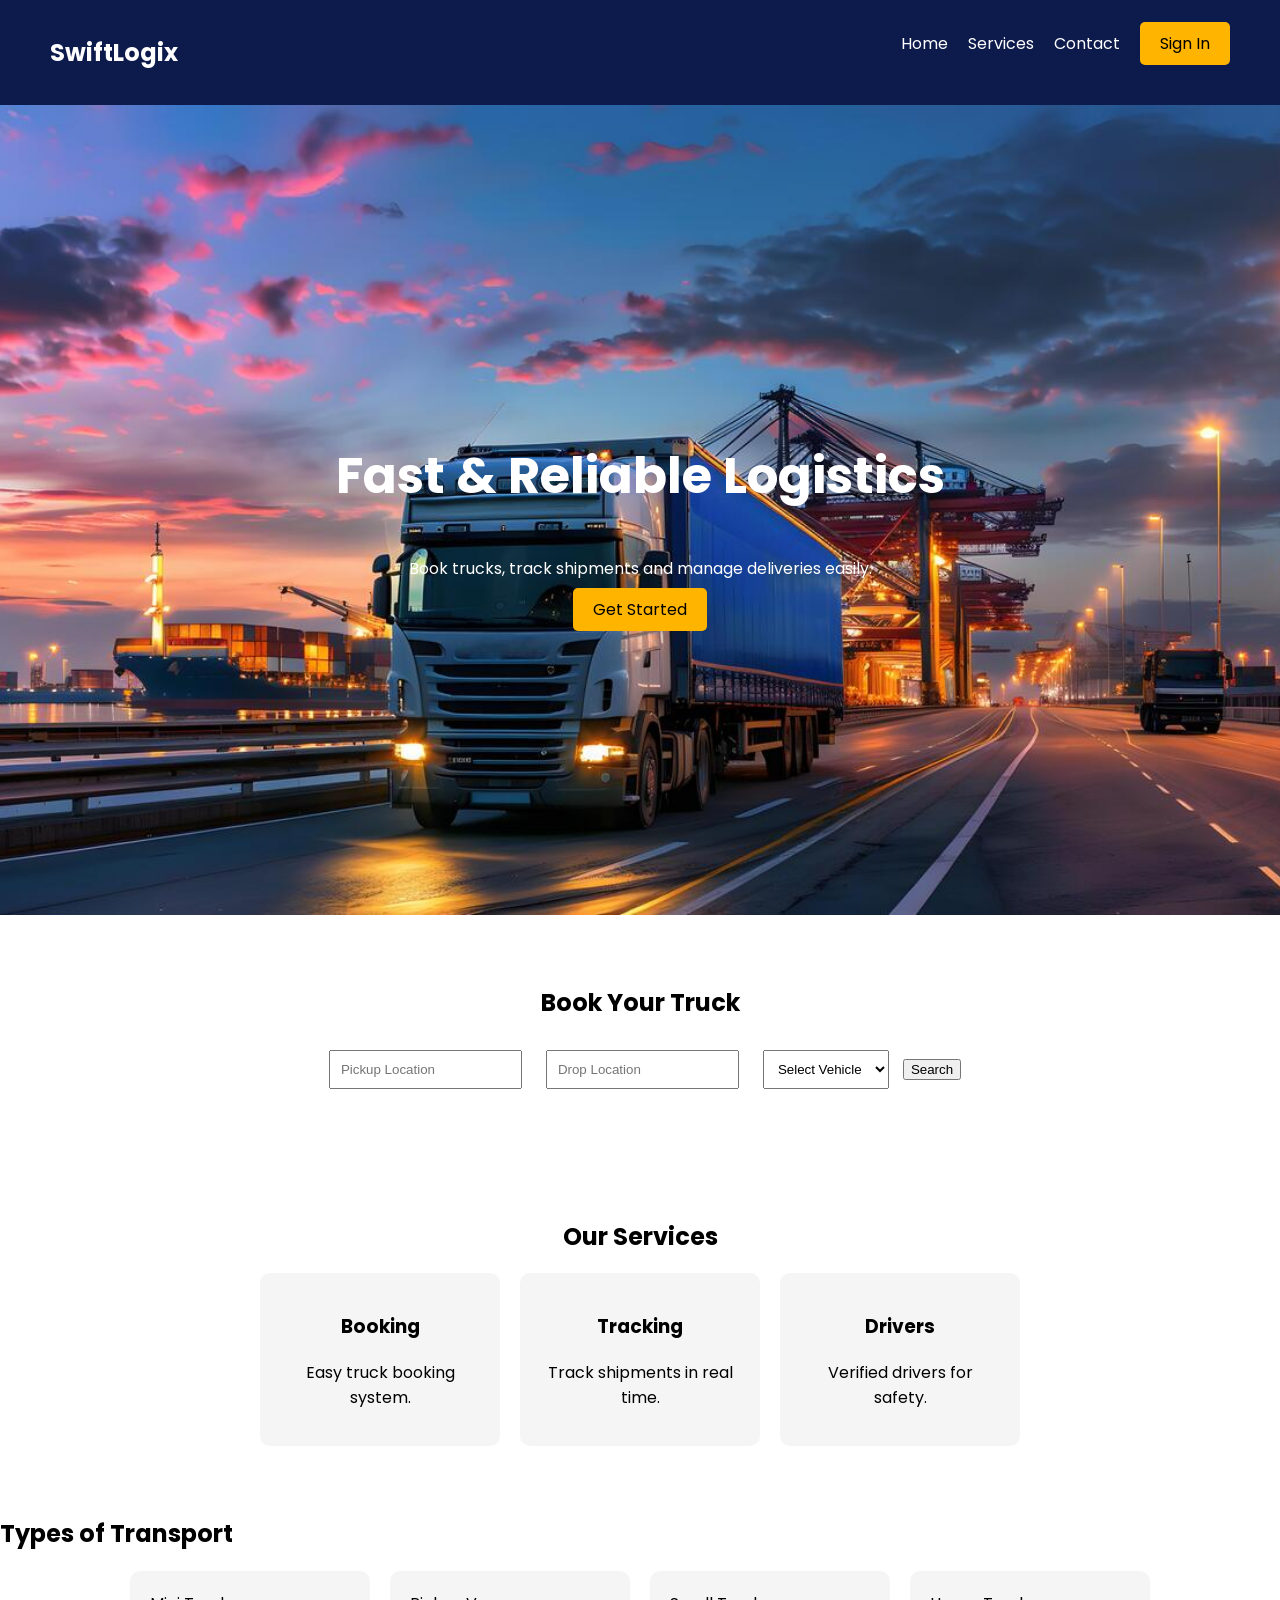
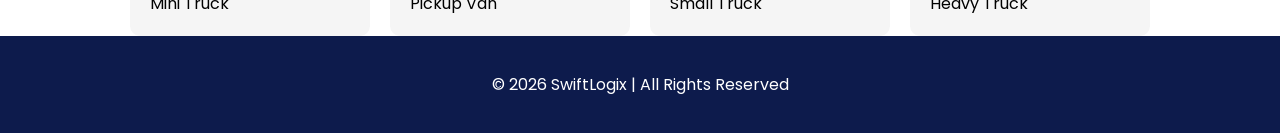
==== index.html @ 02fd5a9c "Add files via upload" ====
<!DOCTYPE html>
<html>
<head>
    <title>SwiftLogix</title>

    <!-- CSS -->
    <link rel="stylesheet" href="style.css">

    <!-- Font -->
 <link href="https://fonts.googleapis.com/css2?family=Poppins&display=swap" rel="stylesheet">
<!-- favicon-->

<link rel="icon" href="images/favicon.ico">
</head>

<body>

<!-- NAVBAR -->
<nav>
    <h2 class="logo">SwiftLogix</h2>

    <ul id="menu">
        <li><a href="index.html">Home</a></li>
        <li><a href="Services.html">Services</a></li>
        <li><a href="Contact.html">Contact</a></li>
        <li><a href="signin.html" class="btn">Sign In</a></li>
    </ul>

    <div class="menu-icon" onclick="toggleMenu()">☰</div>
</nav>

<!-- HERO -->
<section class="hero">
    <div class="hero-text">
        <h1>Fast & Reliable Logistics</h1>
        <p>Book trucks, track shipments and manage deliveries easily.</p>
        <a href="#" class="btn">Get Started</a>
    </div>
</section>

<!-- BOOKING -->
<section class="booking">
    <h2>Book Your Truck</h2>

    <input type="text" placeholder="Pickup Location">
    <input type="text" placeholder="Drop Location">

    <select>
        <option>Select Vehicle</option>
        <option>Mini Truck</option>
        <option>Pickup Van</option>
        <option>Small Truck</option>
        <option>Heavy Truck</option>
    </select>

    <button>Search</button>
</section>

<!-- SERVICES -->
<section class="services">
    <h2>Our Services</h2>

    <div class="cards">

        <div class="card">
            <h3>Booking</h3>
            <p>Easy truck booking system.</p>
        </div>

        <div class="card">
            <h3>Tracking</h3>
            <p>Track shipments in real time.</p>
        </div>

        <div class="card">
            <h3>Drivers</h3>
            <p>Verified drivers for safety.</p>
        </div>

    </div>
</section>

<!-- TRANSPORT -->
<section class="transport">
    <h2>Types of Transport</h2>

    <div class="cards">

        <div class="card">Mini Truck</div>
        <div class="card">Pickup Van</div>
        <div class="card">Small Truck</div>
        <div class="card">Heavy Truck</div>

    </div>
</section>

<!-- FOOTER -->
<footer>
    <p>© 2026 SwiftLogix | All Rights Reserved</p>
</footer>

<script src="script.js"></script>

</body>
</html>
---- style.css ----
body{
    margin:0;
    font-family:'Poppins', sans-serif;
}

/* NAVBAR */
nav{
    display:flex;
    justify-content:space-between;
    padding:15px 50px;
    background:#0D1B4C;
    color:white;
}

ul{
    list-style:none;
    display:flex;
    gap:20px;
}

ul li a{
    color:white;
    text-decoration:none;
}

.menu-icon{
    display:none;
    cursor:pointer;
}

/* HERO */
.hero{
    height:90vh;
    background:url("images/Home.jpg") center/cover;
    display:flex;
    justify-content:center;
    align-items:center;
    color:white;
    text-align:center;
}

.hero h1{
    font-size:50px;
}

/* BUTTON */
.btn{
    background:#FFB400;
    padding:10px 20px;
    color:black;
    text-decoration:none;
    border-radius:5px;
}

/* BOOKING */
.booking{
    padding:50px;
    text-align:center;
}

.booking input,
.booking select{
    padding:10px;
    margin:10px;
}

/* SERVICES */
.services{
    padding:50px;
    text-align:center;
}

.cards{
    display:flex;
    justify-content:center;
    gap:20px;
}

.card{
    background:#f5f5f5;
    padding:20px;
    border-radius:10px;
    width:200px;
    transition:0.3s;
}

.card:hover{
    transform:translateY(-5px);
}

/* FOOTER */
footer{
    background:#0D1B4C;
    color:white;
    text-align:center;
    padding:20px;
}

/* MOBILE */
@media(max-width:768px){

    ul{
        display:none;
        flex-direction:column;
        position:absolute;
        right:0;
        top:60px;
        background:#0D1B4C;
        padding:20px;
    }

    ul.show{
        display:flex;
    }

    .menu-icon{
        display:block;
    }

    .cards{
        flex-direction:column;
        align-items:center;
    }
}
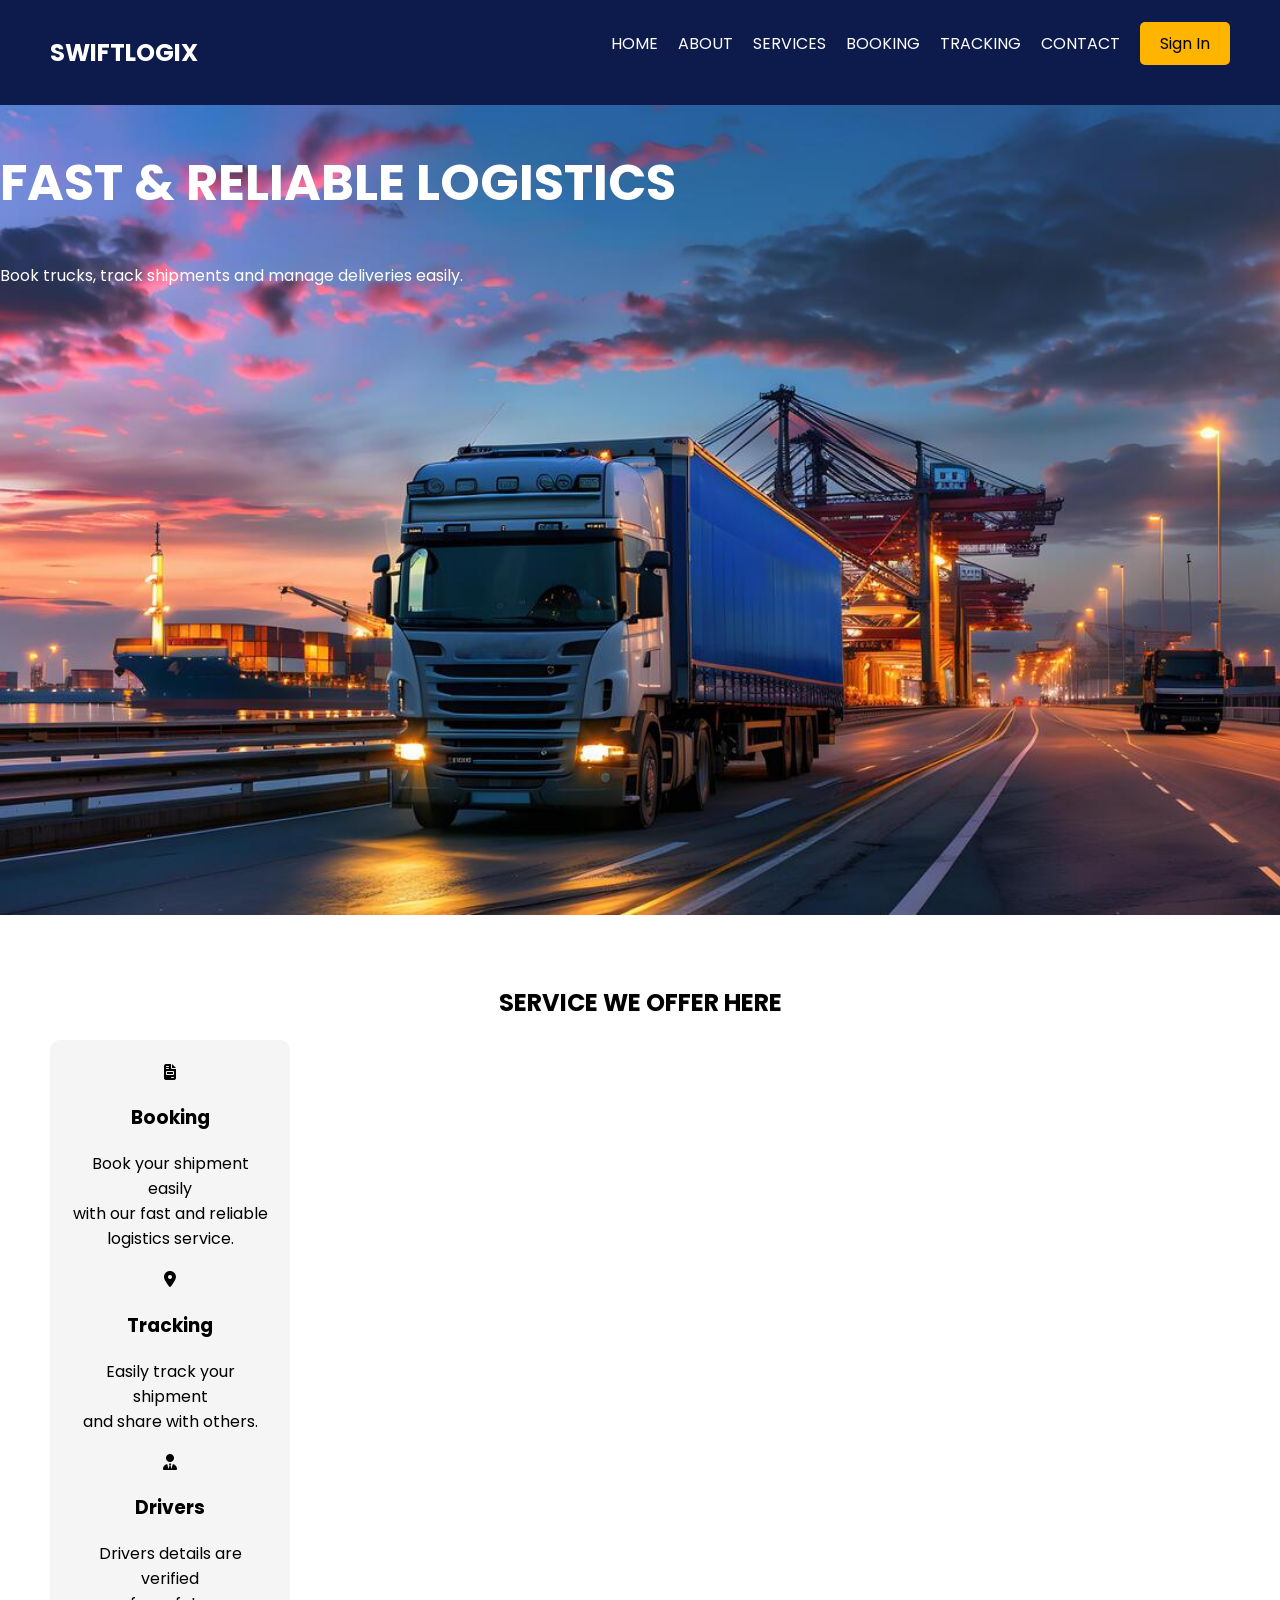
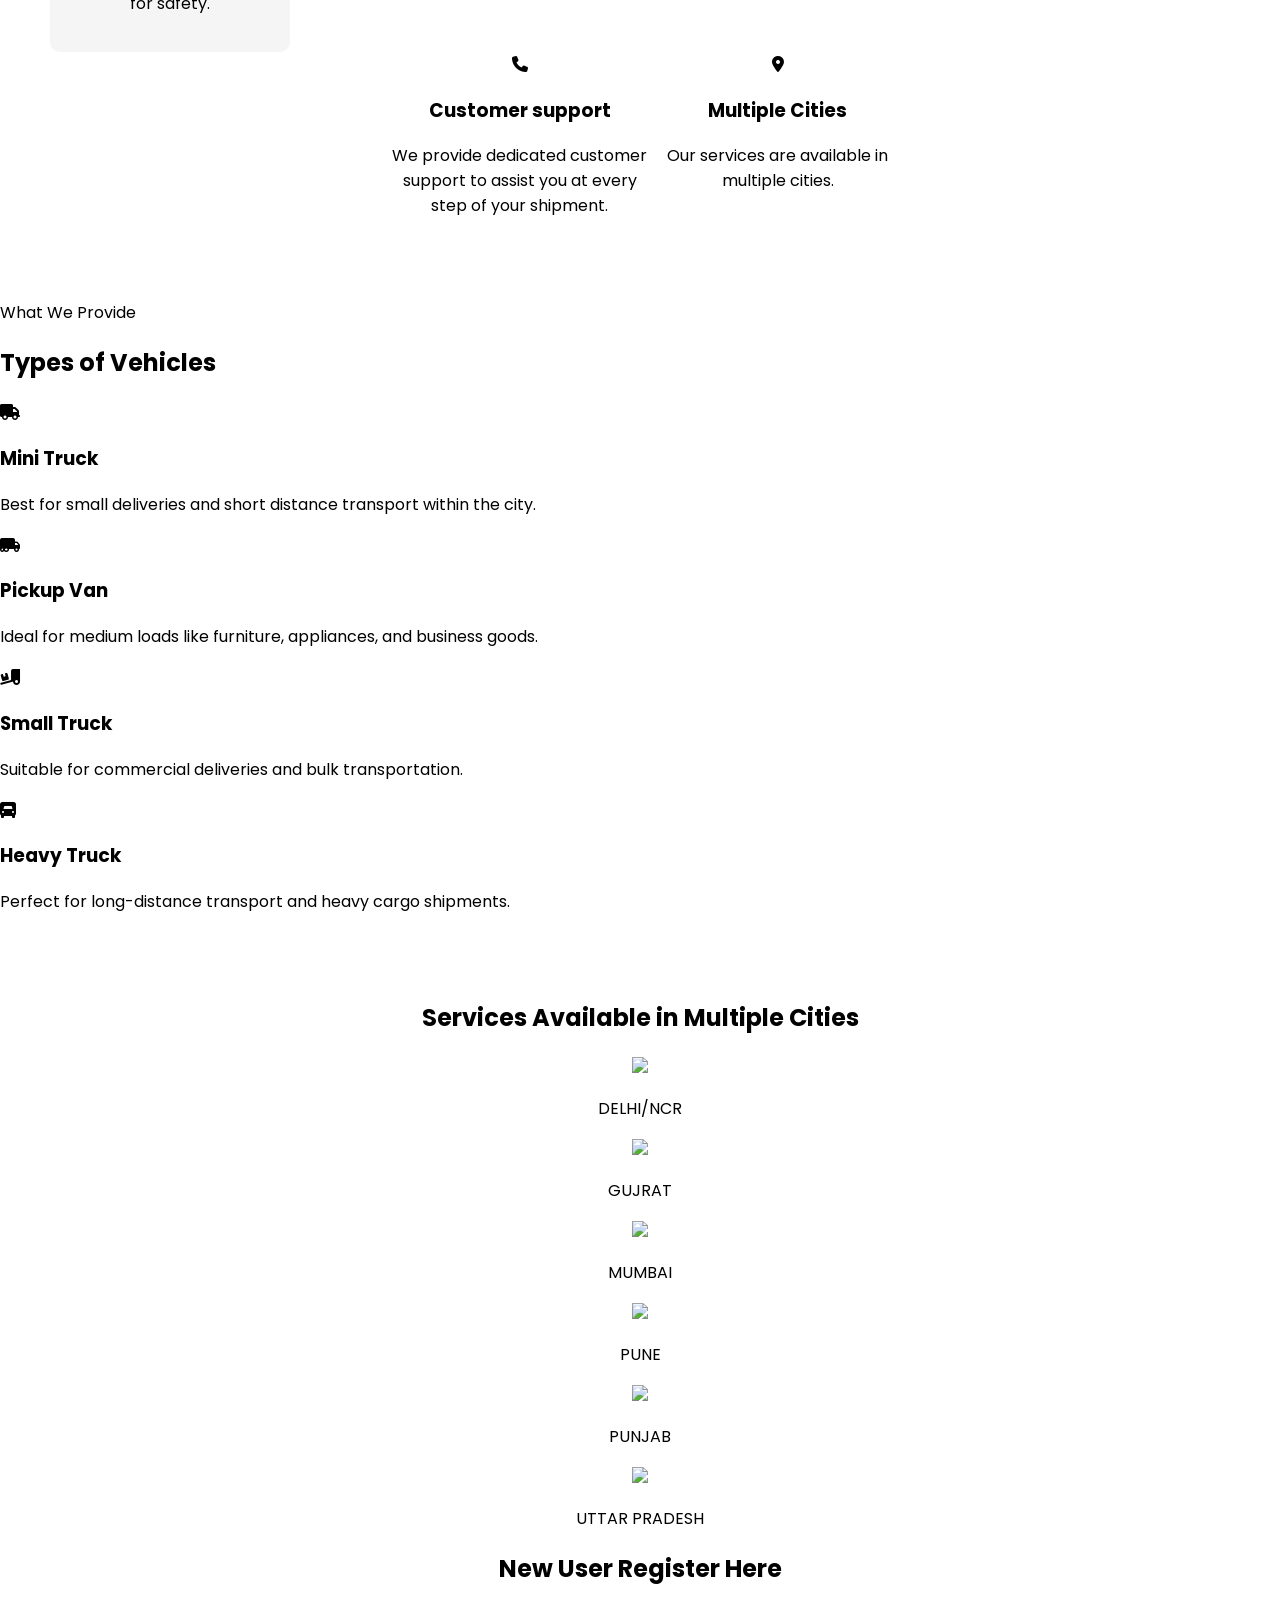
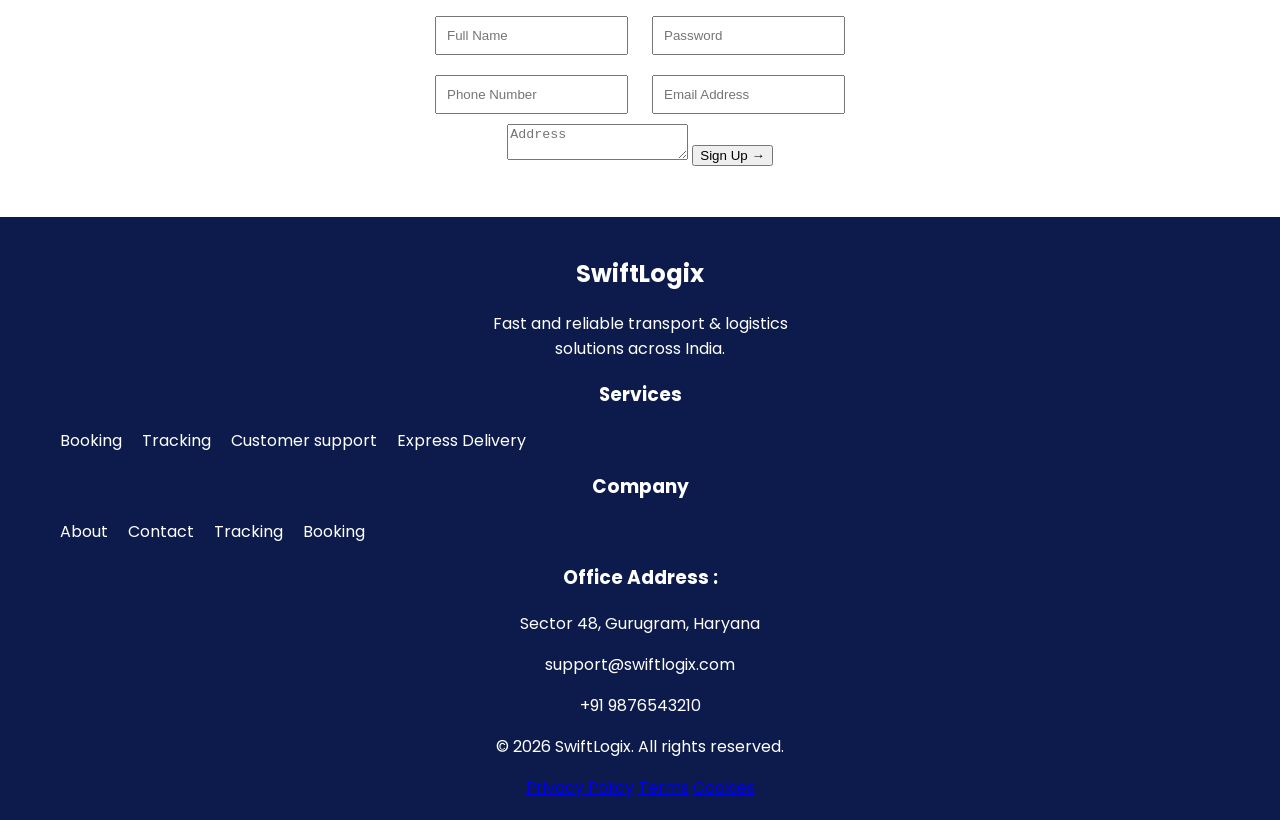
==== commit 7e1e00bb: "Add files via upload" ====
--- a/index.html
+++ b/index.html
@@ -6,6 +6,7 @@
     <!-- CSS -->
     <link rel="stylesheet" href="style.css">
 
+    <link rel="stylesheet" href="https://cdnjs.cloudflare.com/ajax/libs/font-awesome/6.5.1/css/all.min.css">
     <!-- Font -->
  <link href="https://fonts.googleapis.com/css2?family=Poppins&display=swap" rel="stylesheet">
 <!-- favicon-->
@@ -17,13 +18,16 @@
 
 <!-- NAVBAR -->
 <nav>
-    <h2 class="logo">SwiftLogix</h2>
+    <h2 class="logo">SWIFT<span class="logo1">LOGIX</span></h2>
 
     <ul id="menu">
-        <li><a href="index.html">Home</a></li>
-        <li><a href="Services.html">Services</a></li>
-        <li><a href="Contact.html">Contact</a></li>
-        <li><a href="signin.html" class="btn">Sign In</a></li>
+        <li><a href="index.html">HOME</a></li>
+        <li><a href="About.html">ABOUT</a></li>
+        <li><a href="Services.html">SERVICES</a></li>
+        <li><a href="Booking.html">BOOKING</a></li>
+        <li><a href="tracking.html">TRACKING</a></li>
+        <li><a href="Contact.html">CONTACT</a></li>
+        <li><a href="index.html" class="btn">Sign In</a></li>
     </ul>
 
     <div class="menu-icon" onclick="toggleMenu()">☰</div>
@@ -32,74 +36,206 @@
 <!-- HERO -->
 <section class="hero">
     <div class="hero-text">
-        <h1>Fast & Reliable Logistics</h1>
+        <h1>FAST & RELIABLE LOGISTICS</h1>
         <p>Book trucks, track shipments and manage deliveries easily.</p>
-        <a href="#" class="btn">Get Started</a>
-    </div>
-</section>
-
-<!-- BOOKING -->
-<section class="booking">
-    <h2>Book Your Truck</h2>
-
-    <input type="text" placeholder="Pickup Location">
-    <input type="text" placeholder="Drop Location">
-
-    <select>
-        <option>Select Vehicle</option>
-        <option>Mini Truck</option>
-        <option>Pickup Van</option>
-        <option>Small Truck</option>
-        <option>Heavy Truck</option>
-    </select>
-
-    <button>Search</button>
+    </div>
 </section>
 
 <!-- SERVICES -->
 <section class="services">
-    <h2>Our Services</h2>
-
-    <div class="cards">
-
-        <div class="card">
-            <h3>Booking</h3>
-            <p>Easy truck booking system.</p>
-        </div>
-
-        <div class="card">
-            <h3>Tracking</h3>
-            <p>Track shipments in real time.</p>
-        </div>
-
-        <div class="card">
-            <h3>Drivers</h3>
-            <p>Verified drivers for safety.</p>
-        </div>
-
-    </div>
-</section>
-
-<!-- TRANSPORT -->
+    <h1>SERVICE WE OFFER HERE</h1>
+
+<div class="card">
+      <div class="service-box">
+       <i class="fa-solid fa-file-invoice"></i>
+       <h3>Booking</h3>
+       <p>Book your shipment easily <br>with our fast and reliable<br> 
+        logistics service. </p>
+       </div>
+
+       <div class="service-box">
+       <i class="fa-solid fa-location-dot"></i>
+       <h3>Tracking</h3>
+       <p>Easily track your shipment<br> and share with others.</p>
+        </div>
+
+       <div class="service-box">
+       <i class="fa-solid fa-user-tie"></i>
+       <h3>Drivers</h3>
+       <p>Drivers details are verified <br>for safety.</p>
+       </div>
+</div>  
+<div class="cards">
+       <div class="service-box">
+       <i class="fa-solid fa-phone"></i>
+       <h3>Customer support</h3>
+       <p>We provide dedicated customer<br> support to assist you at every<br> step of your shipment.</p>
+       </div>
+
+       <div class="service-box">
+      <i class="fa-solid fa-location-dot"></i>
+       <h3>Multiple Cities</h3>
+       <p>Our services are available in<br> multiple cities.</p>
+       </div>
+</div>
+</section>
+
+<!--Vehicle -->
 <section class="transport">
-    <h2>Types of Transport</h2>
-
-    <div class="cards">
-
-        <div class="card">Mini Truck</div>
-        <div class="card">Pickup Van</div>
-        <div class="card">Small Truck</div>
-        <div class="card">Heavy Truck</div>
-
-    </div>
-</section>
-
-<!-- FOOTER -->
-<footer>
-    <p>© 2026 SwiftLogix | All Rights Reserved</p>
+<div class="overlay">
+    <p class="vehicletag">What We Provide</p>
+    <h2>Types of Vehicles</h2>
+
+    <div class="transport-grid">
+
+        <div class="item">
+            <i class="fa-solid fa-truck"></i>
+            <div>
+                <h3>Mini Truck</h3>
+                <p>Best for small deliveries and short distance transport within the city.</p>
+            </div>
+        </div>
+
+        <div class="item">
+            <i class="fa-solid fa-truck-moving"></i>
+            <div>
+                <h3>Pickup Van</h3>
+                <p>Ideal for medium loads like furniture, appliances, and business goods.</p>
+            </div>
+        </div>
+
+        <div class="item">
+            <i class="fa-solid fa-truck-ramp-box"></i>
+            <div>
+                <h3>Small Truck</h3>
+                <p>Suitable for commercial deliveries and bulk transportation.</p>
+            </div>
+        </div>
+
+        <div class="item">
+            <i class="fa-solid fa-truck-front"></i>
+            <div>
+                <h3>Heavy Truck</h3>
+                <p>Perfect for long-distance transport and heavy cargo shipments.</p>
+            </div>
+        </div>
+
+    </div>
+</div>
+</section>
+
+<!-- Booking-->
+<section class="booking">
+  <div class="Cities">
+    <h2>Services Available in Multiple Cities</h2>
+    <div class="cards1">
+        <div class="cities-box">
+            <img src="images/delhi.jpg">
+        <p>DELHI/NCR</p> </div>
+        <div class="cities-box">
+            <img src="images/Gujrat.jpg">
+        <p>GUJRAT</p></div>
+        <div class="cities-box">
+            <img src="images/Mumbai.jpg">
+        <p>MUMBAI</p></div>
+        </div>
+        <div class="cards2">
+            <div class="cities-box">
+            <img src="images/Pune.jpg">
+        <p>PUNE</p></div>
+         <div class="cities-box">
+            <img src="images/Punjab.jpg">
+        <P>PUNJAB</P></div>
+        <div class="cities-box">
+            <img src="images/U.P.jpg">
+        <P>UTTAR PRADESH</P></div>   
+    </div>
+  </div>
+  
+  
+    <div class="booking1">
+    <div class="booking2">
+    <h2>New User Register Here </h2>
+
+    <form class="booking-form" action="signup.php" method="POST">
+    
+        <div class="row">
+        <input  type="text" name="username" placeholder="Full Name" required>
+        <input type="password" name="password" placeholder="Password" required>
+      </div>
+
+     <!--- <div class="row">
+        <input type="text" name="pickup"placeholder="Pickup Location(Optional)" >
+        <input type="text" name="drop"placeholder="Drop Location(Optional)" >
+      </div>-->
+
+      <div class="row">
+        <input type="phone" name="phone" placeholder="Phone Number">
+        <input type="email" name="email" placeholder="Email Address">
+      </div>
+
+      <!--<div class="row">
+        <input  name="date" type="date">
+      </div>-->
+
+      <textarea type="text" name="address" placeholder="Address"></textarea>
+
+      <button type="submit">Sign Up →</button>
+    </form>
+    </div>
+  </div>
+</section>
+
+
+   <!-- footer section-->
+    <footer class="footer">
+<div class="footer-container">
+
+  <!-- Box 1 -->
+  <div class="footer-box">
+    <h2>SwiftLogix</h2>
+    <p>Fast and reliable transport & logistics<br> solutions across India.</p>
+  </div>
+
+  <!-- Box 2 -->
+  <div class="footer-box">
+    <h3>Services</h3>
+    <ul>
+      <li>Booking</li>
+      <li>Tracking</li>
+      <li>Customer support</li>
+      <li>Express Delivery</li>
+    </ul>
+  </div>
+
+  <!-- Box 3 -->
+  <div class="footer-box">
+    <h3>Company</h3>
+    <ul>
+      <li>About</li>
+      <li>Contact</li>
+      <li>Tracking</li>
+      <li>Booking</li>
+    </ul>
+  </div>
+
+  <!-- Box 4 -->
+  <div class="footer-box">
+    <h3>Office Address :</h3>
+    <p>Sector 48, Gurugram, Haryana</p>
+    <p>support@swiftlogix.com</p>
+    <p>+91 9876543210</p>
+  </div>
+
+   <div class="footer-bottom">
+    <p>© 2026 SwiftLogix. All rights reserved.</p>
+    <div class="footer-links">
+      <a href="#">Privacy Policy</a>
+      <a href="#">Terms</a>
+      <a href="#">Cookies</a>
+    </div></div>
+</div>
 </footer>
-
 <script src="script.js"></script>
-
 </body>
 </html>
--- a/style.css
+++ b/style.css
@@ -33,10 +33,10 @@
     height:90vh;
     background:url("images/Home.jpg") center/cover;
     display:flex;
-    justify-content:center;
-    align-items:center;
+    justify-content:;
+    align-items:;
     color:white;
-    text-align:center;
+    text-align:;
 }
 
 .hero h1{
@@ -121,4 +121,4 @@
         flex-direction:column;
         align-items:center;
     }
-}+}
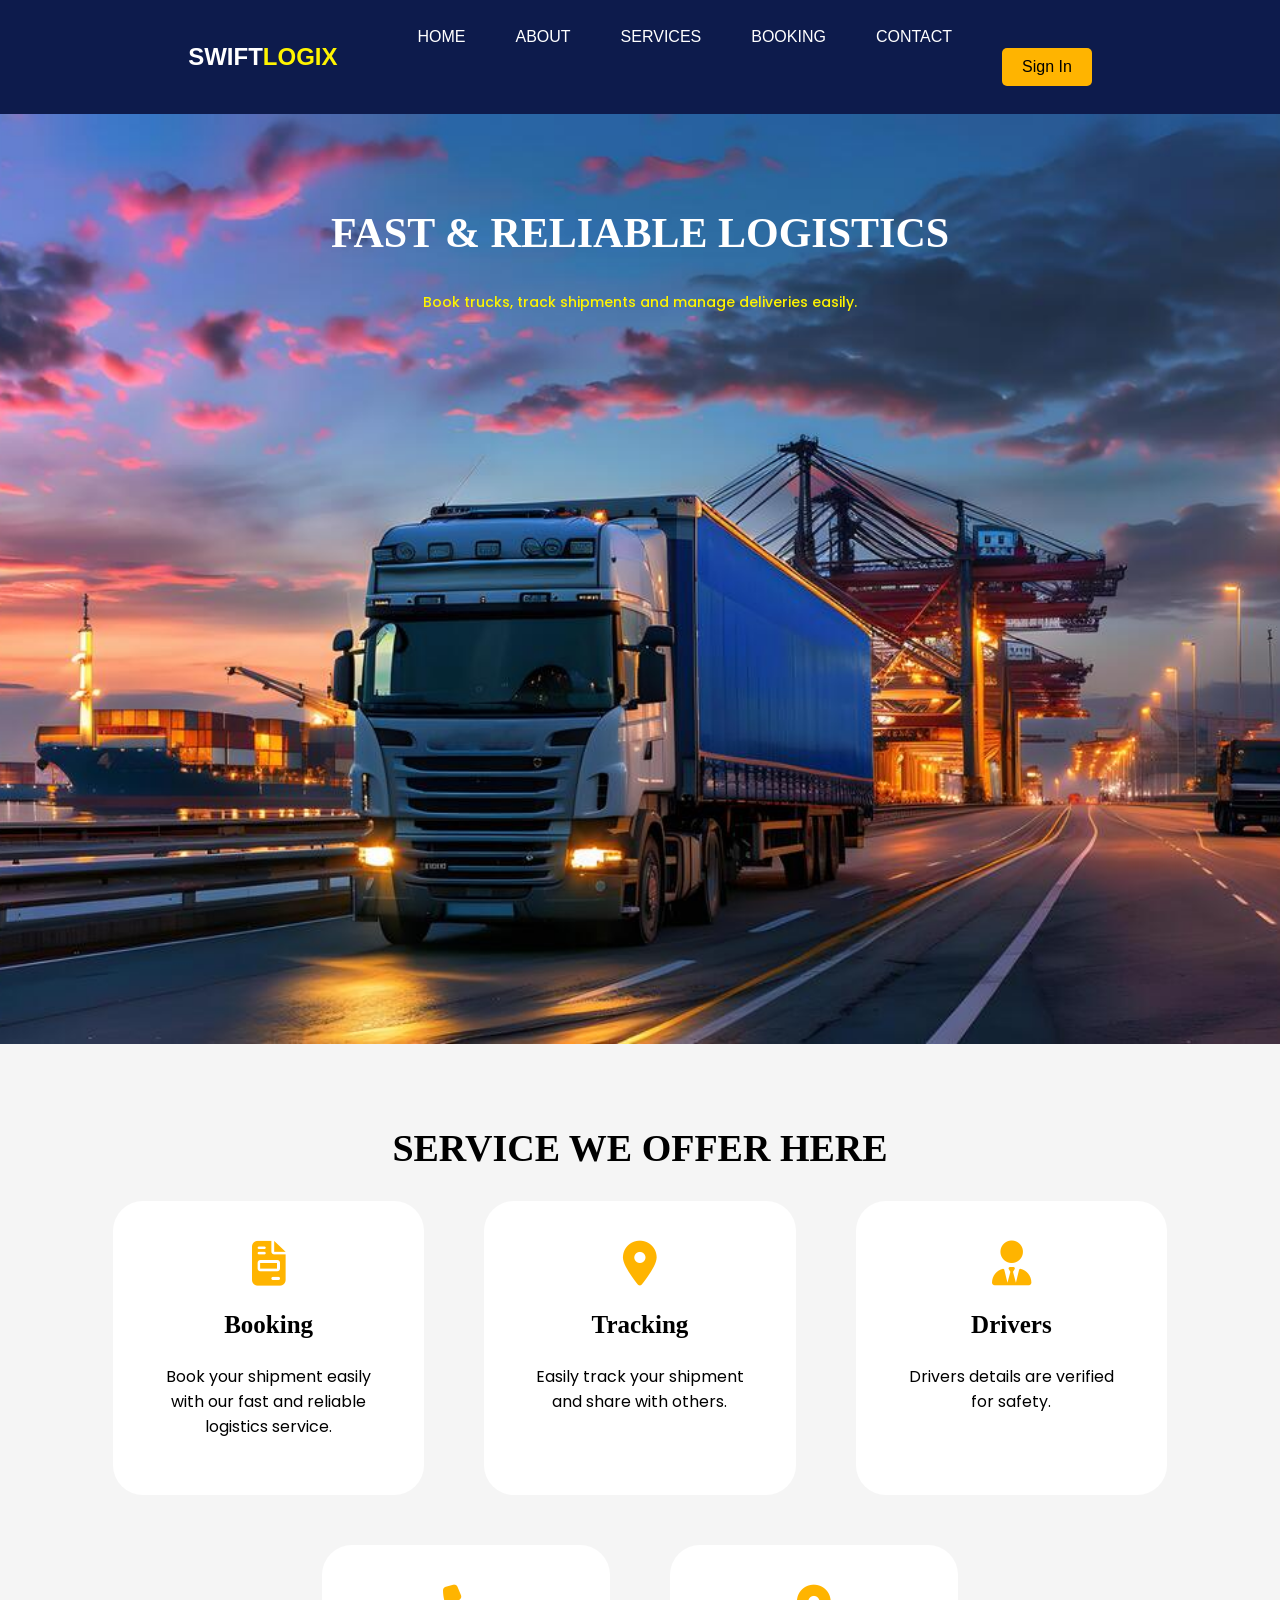
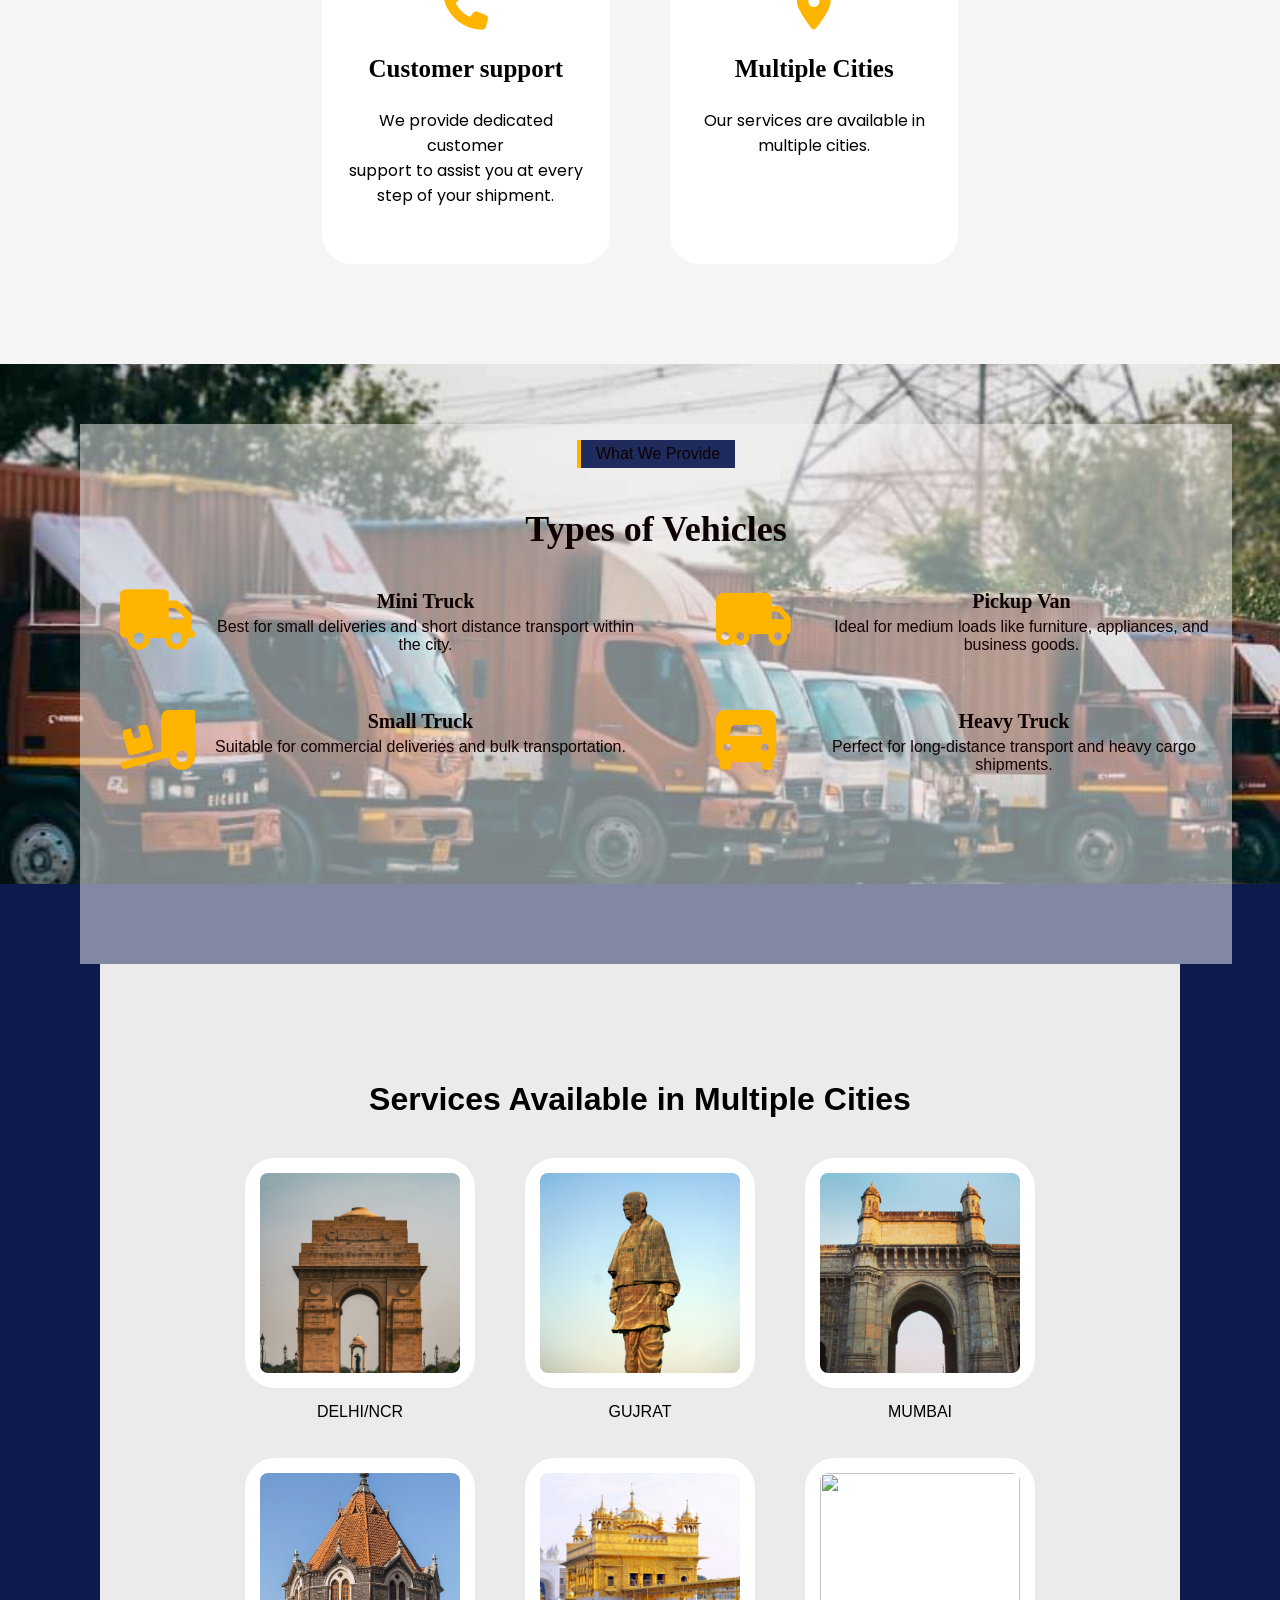
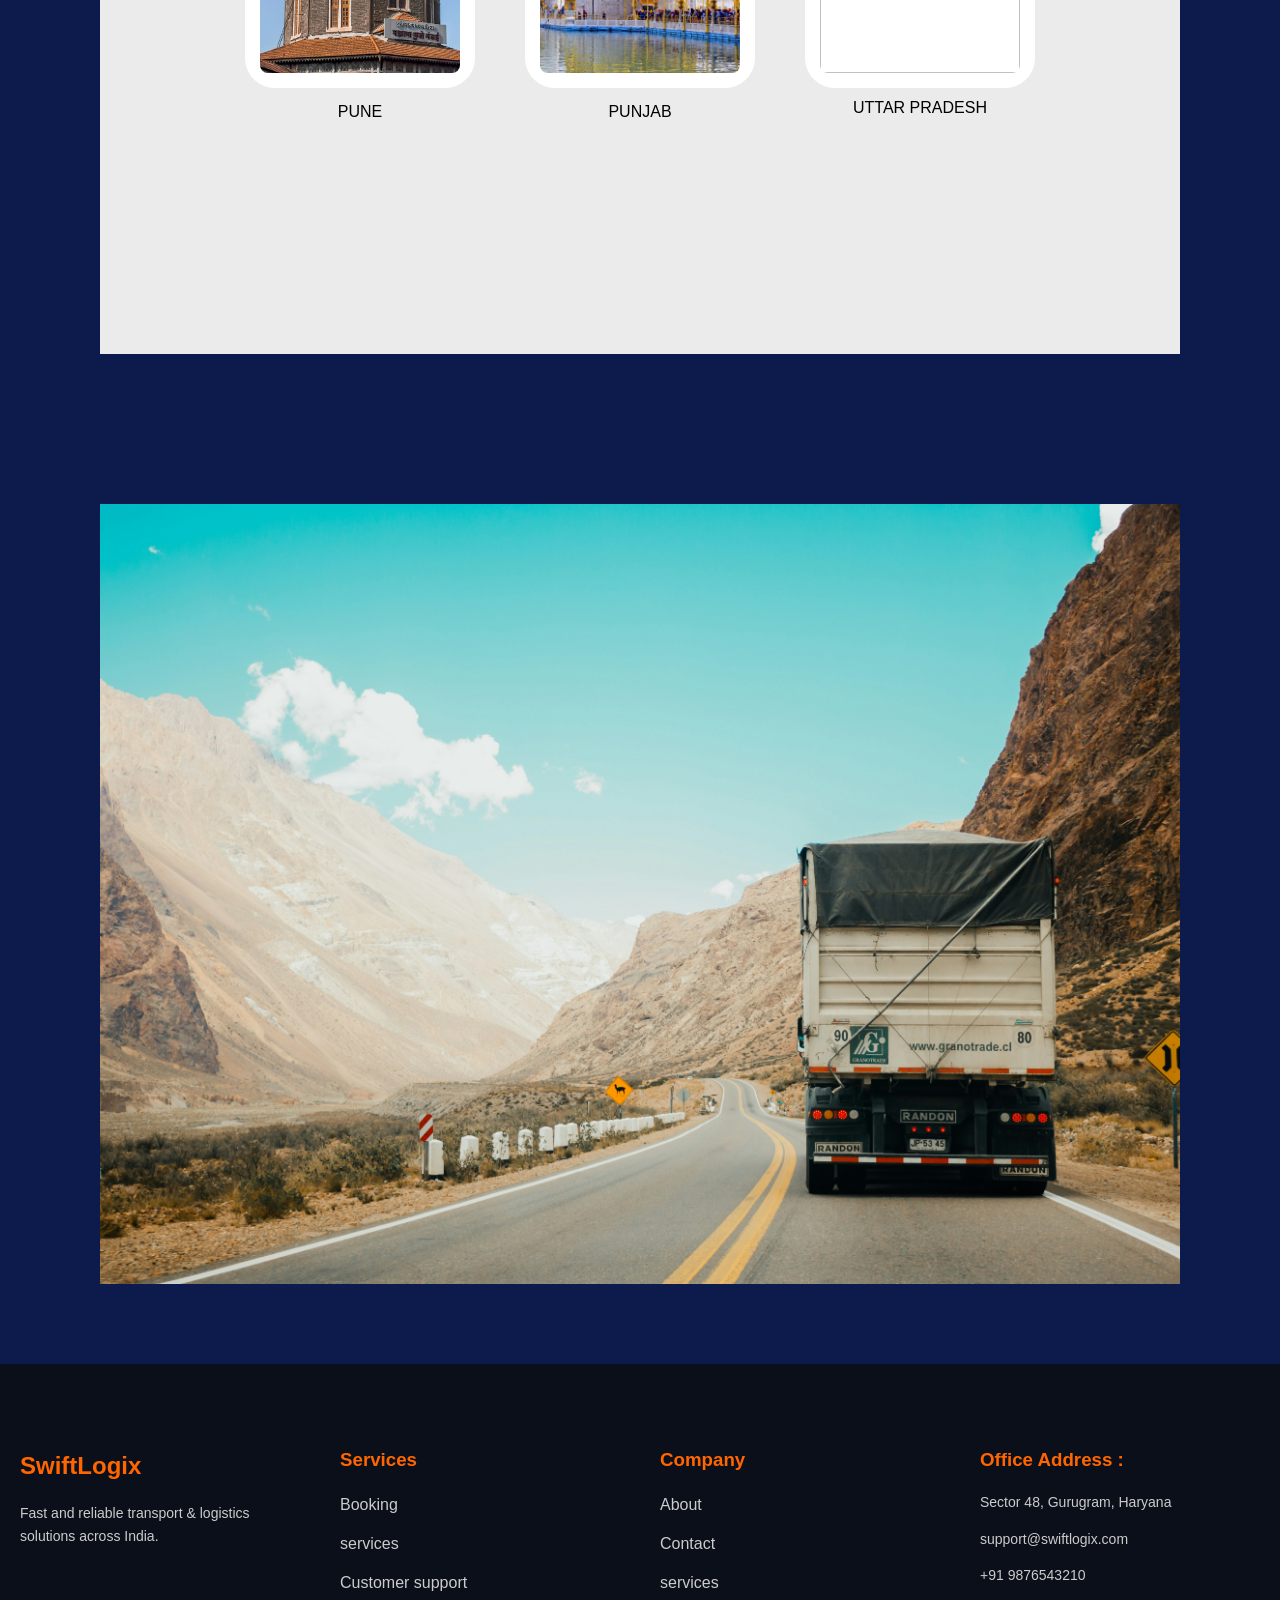
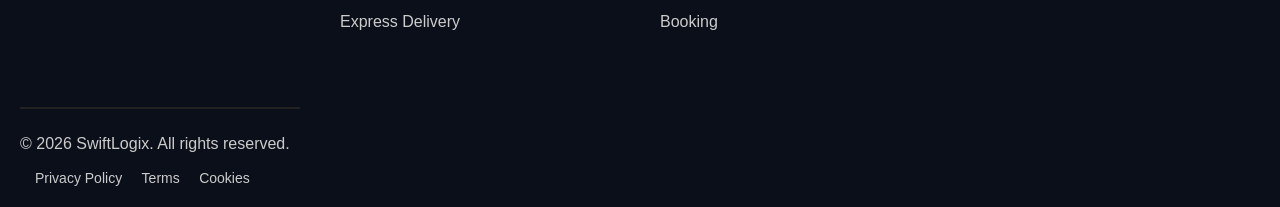
==== commit 924de283: "Add files via upload" ====
--- a/index.html
+++ b/index.html
@@ -25,9 +25,9 @@
         <li><a href="About.html">ABOUT</a></li>
         <li><a href="Services.html">SERVICES</a></li>
         <li><a href="Booking.html">BOOKING</a></li>
-        <li><a href="tracking.html">TRACKING</a></li>
         <li><a href="Contact.html">CONTACT</a></li>
-        <li><a href="index.html" class="btn">Sign In</a></li>
+       <li> <button class="btn" onclick="window.location.href='http://localhost/swiftlogix/signinform.html'">
+Sign In</button></li>
     </ul>
 
     <div class="menu-icon" onclick="toggleMenu()">☰</div>
@@ -154,35 +154,6 @@
   
   
     <div class="booking1">
-    <div class="booking2">
-    <h2>New User Register Here </h2>
-
-    <form class="booking-form" action="signup.php" method="POST">
-    
-        <div class="row">
-        <input  type="text" name="username" placeholder="Full Name" required>
-        <input type="password" name="password" placeholder="Password" required>
-      </div>
-
-     <!--- <div class="row">
-        <input type="text" name="pickup"placeholder="Pickup Location(Optional)" >
-        <input type="text" name="drop"placeholder="Drop Location(Optional)" >
-      </div>-->
-
-      <div class="row">
-        <input type="phone" name="phone" placeholder="Phone Number">
-        <input type="email" name="email" placeholder="Email Address">
-      </div>
-
-      <!--<div class="row">
-        <input  name="date" type="date">
-      </div>-->
-
-      <textarea type="text" name="address" placeholder="Address"></textarea>
-
-      <button type="submit">Sign Up →</button>
-    </form>
-    </div>
   </div>
 </section>
 
@@ -202,7 +173,7 @@
     <h3>Services</h3>
     <ul>
       <li>Booking</li>
-      <li>Tracking</li>
+      <li>services</li>
       <li>Customer support</li>
       <li>Express Delivery</li>
     </ul>
@@ -214,7 +185,7 @@
     <ul>
       <li>About</li>
       <li>Contact</li>
-      <li>Tracking</li>
+      <li>services</li>
       <li>Booking</li>
     </ul>
   </div>
--- a/style.css
+++ b/style.css
@@ -6,26 +6,41 @@
 /* NAVBAR */
 nav{
     display:flex;
-    justify-content:space-between;
-    padding:15px 50px;
-    background:#0D1B4C;
+    justify-content:center;
+    align-items: center;
+    padding:12px 50px;
+    background-color:#0D1B4C;
     color:white;
-}
-
+    gap:40px;
+}
+.logo{
+    color:white;
+}
+.logo1{
+    color:#FFf400;
+}
 ul{
-    list-style:none;
-    display:flex;
-    gap:20px;
+  display: flex;
+  gap: 50px;   /* space between items */
+  list-style: none;
 }
 
 ul li a{
-    color:white;
-    text-decoration:none;
-}
-
+  text-decoration: none;
+  color: white;
+  font-weight: 500;
+}
+ul li a:hover{
+    color:#FFf400;
+}
+ul li .btn:hover{
+    color:black;
+    background-color:rgb(242, 89, 89);
+}
 .menu-icon{
     display:none;
     cursor:pointer;
+    
 }
 
 /* HERO */
@@ -33,16 +48,22 @@
     height:90vh;
     background:url("images/Home.jpg") center/cover;
     display:flex;
-    justify-content:;
-    align-items:;
+    justify-content:center;
     color:white;
-    text-align:;
-}
-
-.hero h1{
-    font-size:50px;
-}
-
+    
+}
+.hero h1 {
+  font-family: 'Playfair Display';
+  font-size: 42px;
+  font-weight: 700;
+}
+.hero p{
+    font-family: 'Poppins', sans-serif;
+  font-size: 14px;
+  font-weight: 500;
+  text-align: center;
+  color:#FFf400;
+}
 /* BUTTON */
 .btn{
     background:#FFB400;
@@ -52,52 +73,292 @@
     border-radius:5px;
 }
 
+/* about us*/
+.about{
+    padding:60px 15%;
+    background:#f5f6fa;
+    text-align:center;
+}
+
+.about h2{
+    font-size:36px;
+    margin-bottom:20px;
+}
+
+.about p{
+    font-size:19px;
+    line-height:1.8;
+    color:#444;
+}
 /* BOOKING */
-.booking{
-    padding:50px;
-    text-align:center;
-}
-
-.booking input,
-.booking select{
-    padding:10px;
-    margin:10px;
-}
-
+.booking {
+  padding: 80px 20px;
+  background-color: #0D1B4C;
+  
+}
+.Cities{
+    background-color: #ebebeb;
+    max-width: 900px;
+    height:90vh;
+    padding: 90px 90px;
+    text-align: center;
+    margin:auto;
+    margin-bottom: 150px;
+    align-items: center;
+}
+
+.cards1{
+    display:flex; 
+   justify-content: center;
+   gap:50px;
+   padding:10px;
+   margin:0px;
+   height:90px;
+   width:auto;
+}
+.cards2{
+    display:flex; 
+   justify-content: center;
+   gap:50px;
+   padding:50px;
+   margin-top:150px;
+   margin-bottom:100px;
+   height:90px;
+   width:auto; 
+}
+.cities-box{
+     background-color: white;
+  padding: 15px;
+  height:200px;
+  width:200px;
+    justify-content: center;
+    border-radius: 30px;
+    
+    
+}
+.cities-box img{
+      width: 100%;        /* full box width */
+  height: 100%;      /* fixed height */
+  object-fit: cover;  /* image crop properly */
+  border-radius: 8px;
+  margin-bottom: 10px;
+
+}
+.booking1 {
+  background: url('images/booking-bg.jpg') no-repeat center center/cover;
+  padding: 40px;
+  max-width: 1000px;
+  margin: auto;
+  height:700px;
+  text-align: center;
+  color: #fff;
+}
+.booking2{
+    background:white;
+    color:black;
+    border-radius: 10px;
+    max-width: 740px;
+    text-align: center;
+    margin: auto;
+    height:600px;
+
+}
+.booking2 h2 {
+  font-size: 32px;
+  padding-top: 30px;
+  color: #ec740b;
+  font-family: "Playfair display, serif";
+}
+
+.booking-form {
+  display: flex;
+  flex-direction: column;
+  gap: 15px;
+  max-width:650px;
+  margin-left:41px;
+  padding:10px;
+  text-align: center;
+}
+.booking-form details{
+    width:2;
+    margin:auto;
+    height:200px;
+    width:200px;
+}
+
+.row {
+  display: flex;
+  gap: 15px;
+   
+}
+
+.row input {
+  flex: 1;
+ 
+}
+
+.booking-form input,
+.booking-form textarea {
+  padding: 12px;
+  background-color: #e2e2f4;
+  border: none;
+  border-radius: 5px;
+  outline: none;
+  font-size: 14px;
+  color:black;
+  
+}
+
+.booking-form textarea {
+  resize: none;
+  height: 100px;
+}
+
+.booking-form button {
+  background: #ff6600;
+  color: white;
+  padding: 20px;
+   margin:20px;
+  border: none;
+  border-radius: 5px;
+  cursor: pointer;
+  font-weight: bold;
+  transition: 0.3s;
+}
+
+.booking-form button:hover {
+  background: #e65c00;
+}
 /* SERVICES */
 .services{
     padding:50px;
     text-align:center;
-}
-
-.cards{
+    background-color: whitesmoke;
+}
+.services h1{
+  font-family: 'Playfair Display', serif;
+  font-size: 38px;
+}
+.card{
     display:flex;
     justify-content:center;
-    gap:20px;
-}
-
-.card{
-    background:#f5f5f5;
-    padding:20px;
-    border-radius:10px;
-    width:200px;
-    transition:0.3s;
-}
-
-.card:hover{
-    transform:translateY(-5px);
-}
-
-/* FOOTER */
-footer{
-    background:#0D1B4C;
-    color:white;
-    text-align:center;
-    padding:20px;
+    gap:60px;
+}
+.cards{
+   display:flex; 
+   justify-content: center;
+   gap:60px;
+   margin:50px;
+}
+.service-box{
+    background-color: white;
+    width:23%;
+  padding: 40px 20px;
+    justify-content: center;
+    border-radius: 30px;
+}
+.service-box i {
+  font-size: 45px;
+  color: #FFB400;
+}
+.service-box h3{
+    font-family: 'Playfair Display', serif;
+    font-size: 25px;
+}
+.service-box p{
+      font-family: 'Poppins';
+}
+/* footer section*/
+.footer {
+  background: #0b0f1a;
+  color: #ccc;
+  padding: 60px 20px 20px;
+}
+
+.footer-container {
+  display:grid;
+  grid-template-columns: repeat(4, 1fr);;
+  gap: 40px;
+  justify-content: center;
+  flex-wrap:wrap;
+}
+
+.footer-box {
+  flex:1;
+  min-width: 220px;
+  line-height: 1.8;
+}
+
+.footer-box h2,
+.footer-box h3 {
+  color: #ff6600;
+  margin-bottom: 15px;
+}
+
+.footer-box p {
+  font-size: 14px;
+  line-height: 1.6;
+}
+
+.footer-box ul {
+  list-style: none;
+  padding: 0;
+  margin:0;
+  display:grid;
+}
+
+
+.footer-box ul {
+  display: flex;
+  flex-direction: column;
+  gap: 10px;
+}
+ 
+
+
+.footer-box ul li:hover {
+  color: #ff6600;
+}
+
+.social-icons i {
+  margin-right: 10px;
+  background: #1a1f2e;
+  padding: 10px;
+  border-radius: 50%;
+  cursor: pointer;
+  transition: 0.3s;
+}
+
+.social-icons i:hover {
+  background: #ff6600;
+  color: white;
+}
+
+.footer-bottom {
+  border-top: 2px solid #222;
+  margin-top: 30px;
+  padding-top: 10px;
+  display: flex;
+  justify-content: space-between;
+  flex-wrap: wrap;
+ 
+}
+.footer-links a {
+  color: #ccc;
+  margin-left: 15px;
+  text-decoration: none;
+  font-size: 14px;
+}
+
+.footer-links a:hover {
+  color: #ff6600;
 }
 
 /* MOBILE */
 @media(max-width:768px){
+.footer-container{
+    grid-template-columns: 1fr 1fr;
+}
 
     ul{
         display:none;
@@ -122,3 +383,226 @@
         align-items:center;
     }
 }
+/* vehicles */
+body{
+    font-family: Arial;
+    margin:0;
+}
+
+/* vehicle Section */
+.transport{
+    padding:60px 80px;
+    background: url('images/transport\ .jpg') no-repeat center center/cover;
+  max-width: 100%;
+  height:400px;
+  text-align: center;
+  color: #0d0101;
+}
+
+.overlay{
+    position:absolute;
+    width:90%;
+    height:60%;
+    background:rgba(247, 245, 245, 0.5);
+    text-align: center;
+}
+/* Tag */
+.vehicletag{
+    display:inline-block;
+    background:#ffb400;
+    padding:5px 15px;
+    border-left:4px solid #6a6af3 ;
+    margin-bottom:10px;
+}
+
+/* Heading */
+.transport h2{
+    font-size:36px;
+    margin-bottom:40px;
+    font-family: Verdana;
+}
+
+/* Grid */
+.transport-grid{
+    display:grid;
+    grid-template-columns:1fr 1fr;
+    gap:40px;
+}
+
+/* Item */
+.item{
+    display:flex;
+    gap:20px;
+    align-items:flex-start;
+    margin-left: 40px;
+}
+
+/* Icon */
+.item i{
+    font-size:60px;
+    color:#ffb400;
+}
+
+/* Text */
+.item h3{
+    margin:0;
+    font-size:20px;
+    font-family: Verdana;
+}
+
+.item p{
+    margin-top:5px;
+    color:#130101;
+}
+
+
+/*  contact Section */
+
+.contact{
+    text-align:center;
+    padding:50px 20px;
+    margin:0;
+    font-family: Arial;
+    background:#0d1b4c;
+    color:white;
+}
+
+/* Tag */
+.vehicletag{
+    display:inline-block;
+    background:#1e2b5c;
+    padding:5px 15px;
+    border-left:4px solid #ffb400;
+    margin-bottom:10px;
+}
+
+/* Heading */
+.contact h1{
+    font-size:40px;
+    margin:10px 0;
+}
+
+/* Description */
+.description{
+    width:60%;
+    margin:auto;
+    color:#ccc;
+}
+
+/* Info Section */
+.info1{
+    display:flex;
+    justify-content:center;
+    gap:80px;
+    margin:40px 0;
+}
+
+.info1 div{
+    text-align:center;
+}
+
+.info1 i{
+    font-size:25px;
+    background:#1e2b5c;
+    padding:20px;
+    border-radius:50%;
+    margin-bottom:10px;
+}
+
+/* Form */
+.form2{
+    width:80%;
+    margin:auto;
+}
+
+.row1{
+    display:flex;
+    gap:20px;
+    margin-bottom:20px;
+}
+
+input, textarea{
+    width:100%;
+    padding:15px;
+    background:transparent;
+    border:1px solid #ccc;
+    color:white;
+    font-size:16px;
+}
+
+textarea{
+    height:120px;
+    resize:none;
+}
+
+/* Button */
+button{
+    margin-top:20px;
+    padding:15px 40px;
+    background:#ffb400;
+    border:none;
+    font-size:16px;
+    cursor:pointer;
+}
+
+button:hover{
+    background:#e09c00;
+}
+/* choose us*/
+
+section{
+padding:60px;
+text-align:center;
+background:#e8e6e6;
+}
+
+/* Heading */
+section h2{
+font-size:32px;
+margin-bottom:30px;
+}
+
+/* Table Styling */
+table{
+width:80%;
+margin:auto;
+border-collapse:collapse;
+background:white;
+box-shadow:0 0 15px rgba(0,0,0,0.1);
+}
+
+/* Table Head */
+th{
+background:#0c2b5e;
+color:white;
+padding:15px;
+}
+
+/* Table Data */
+td{
+padding:15px;
+}
+
+/* Borders */
+table, th, td{
+border:1px solid #ddd;
+}
+
+/* Highlight Our Column */
+td:nth-child(2){
+background:#e6f0ff;
+font-weight:bold;
+}
+
+/* Hover Effect */
+tr:hover{
+background:#f1f1f1;
+}
+
+/* Responsive */
+@media(max-width:768px){
+table{
+width:100%;
+font-size:14px;
+}
+}
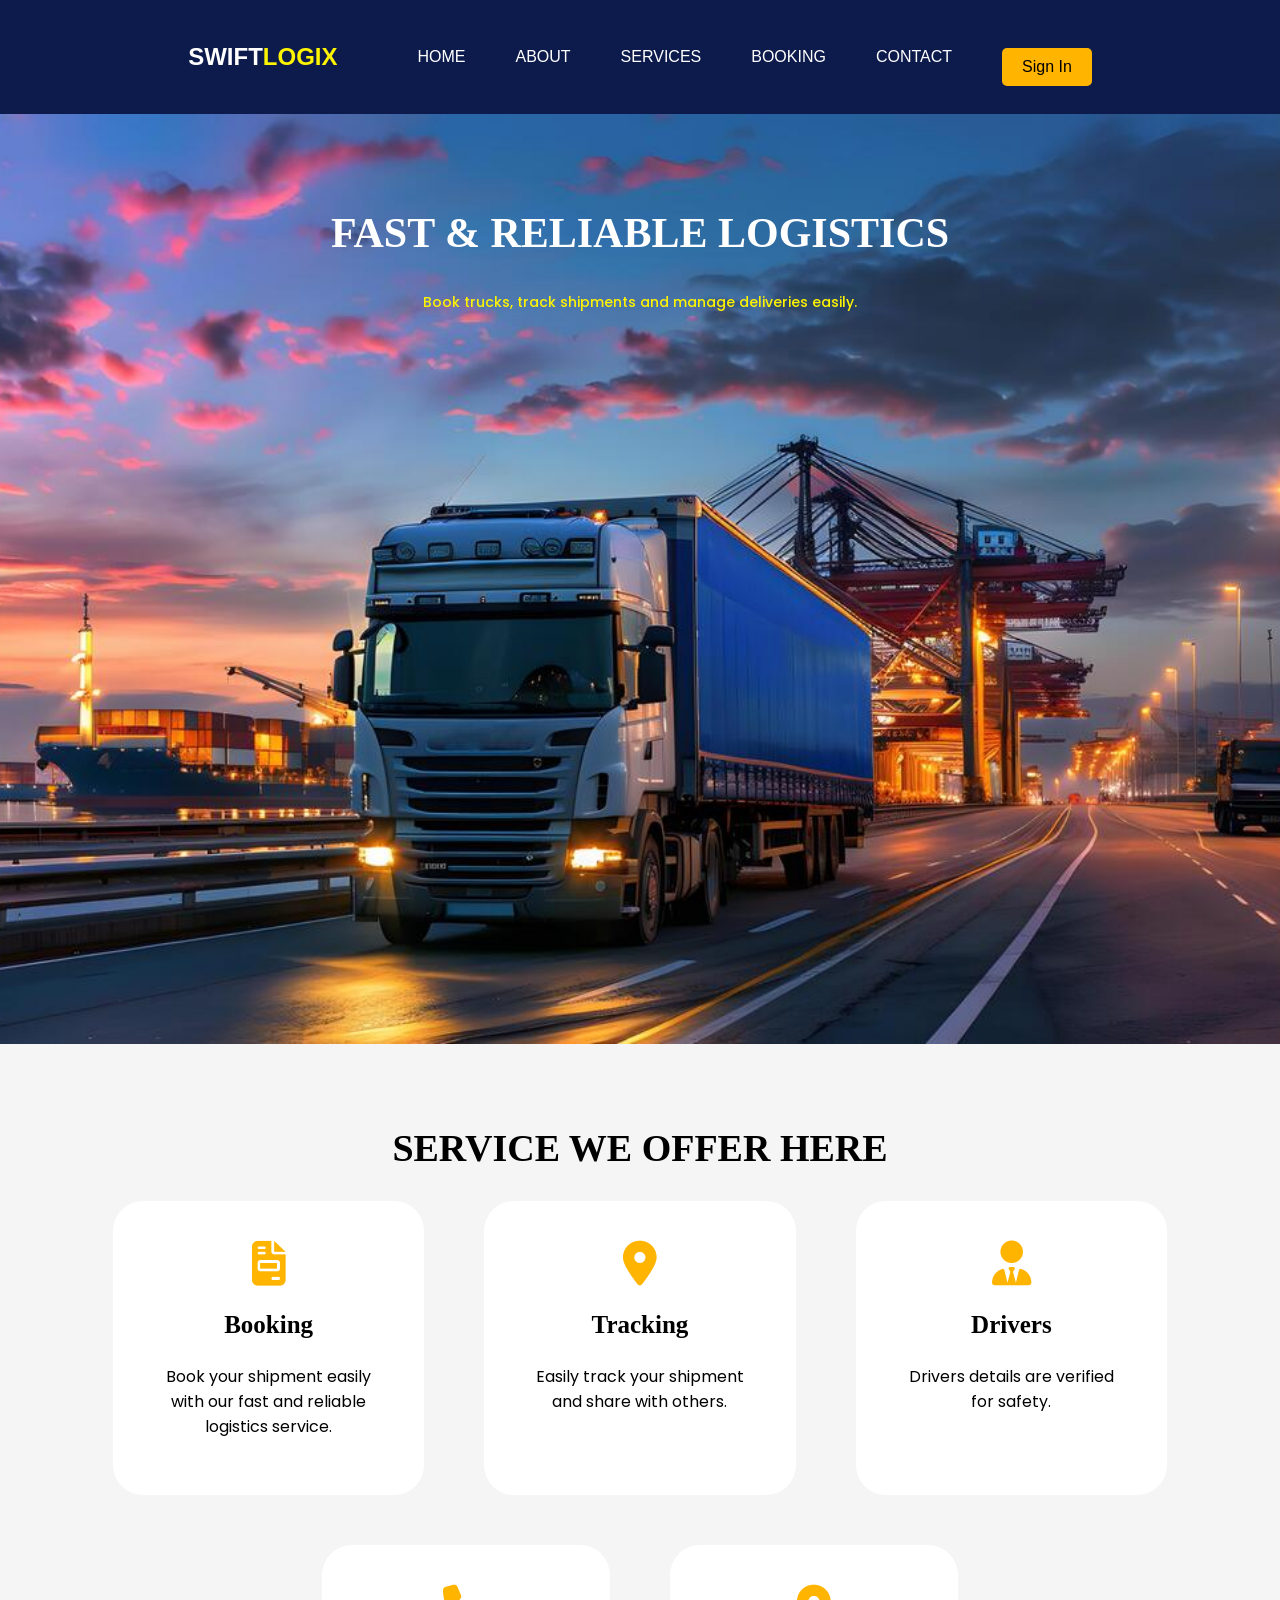
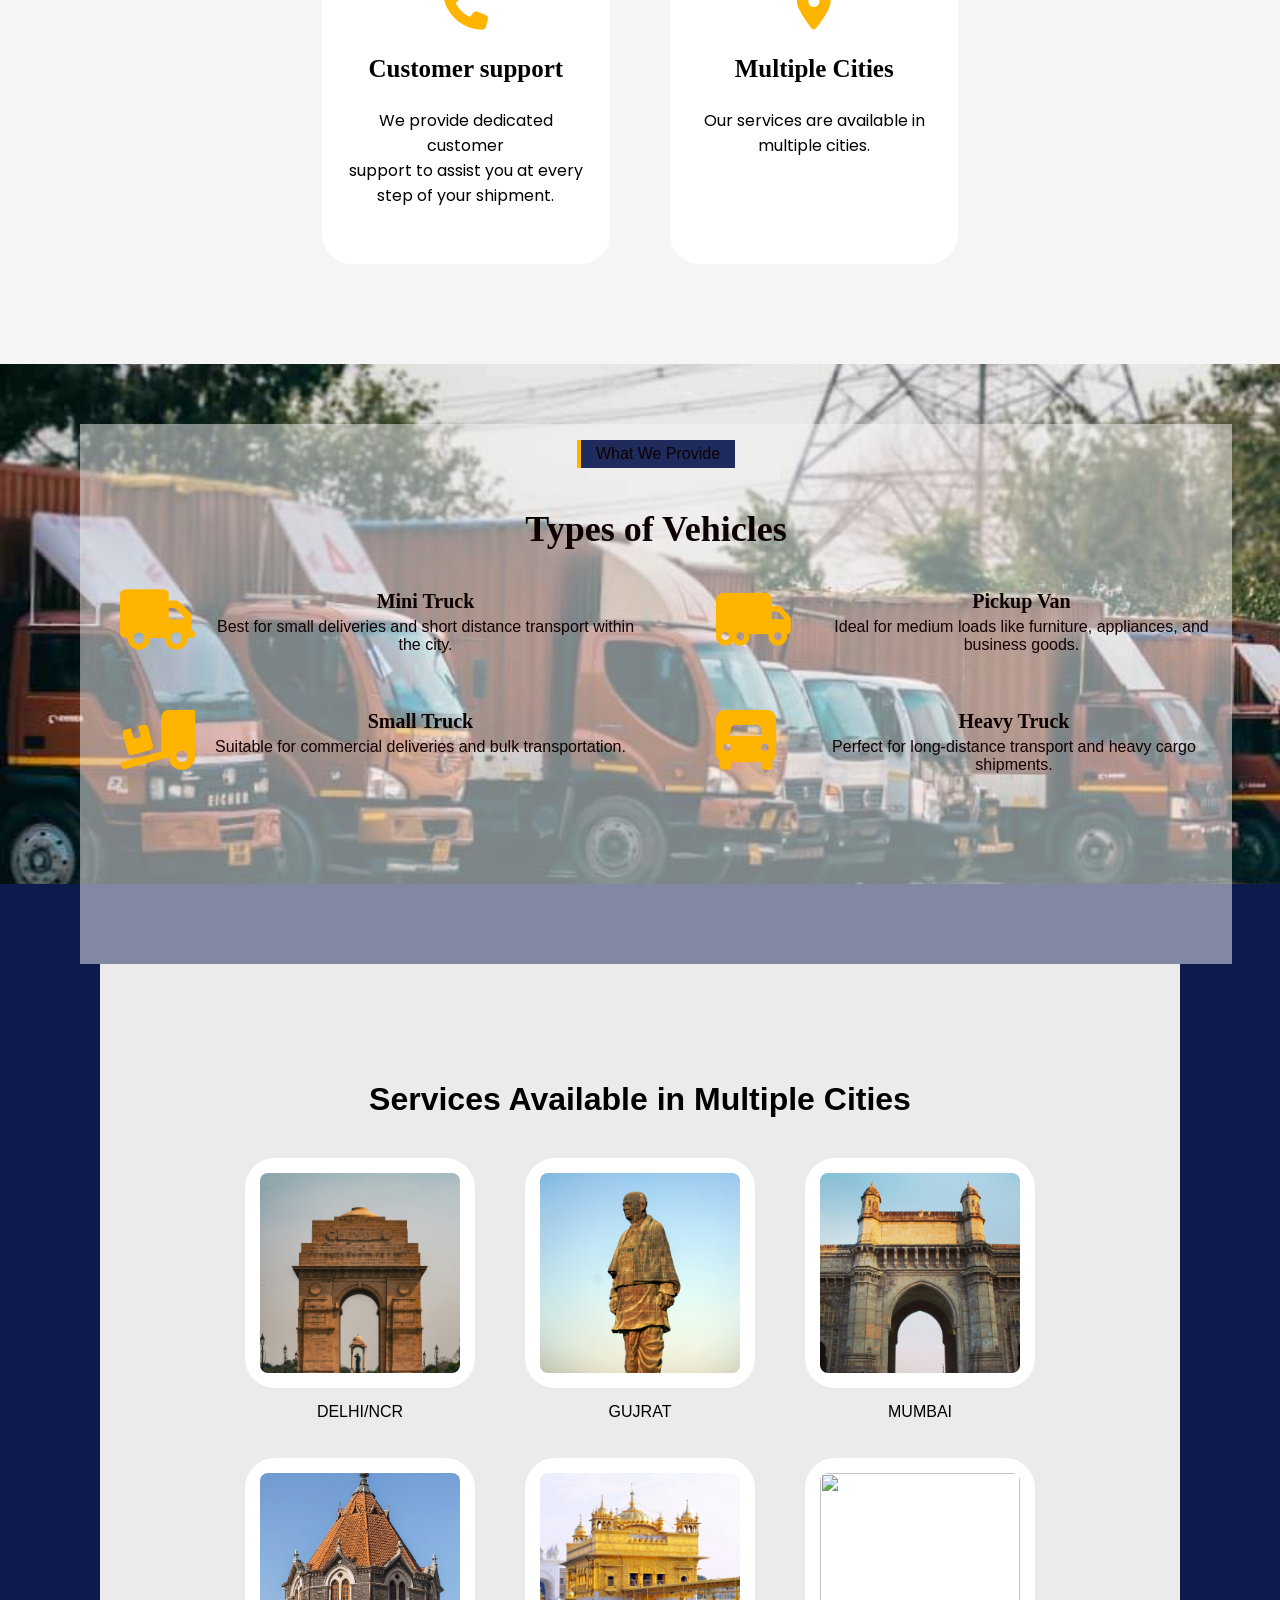
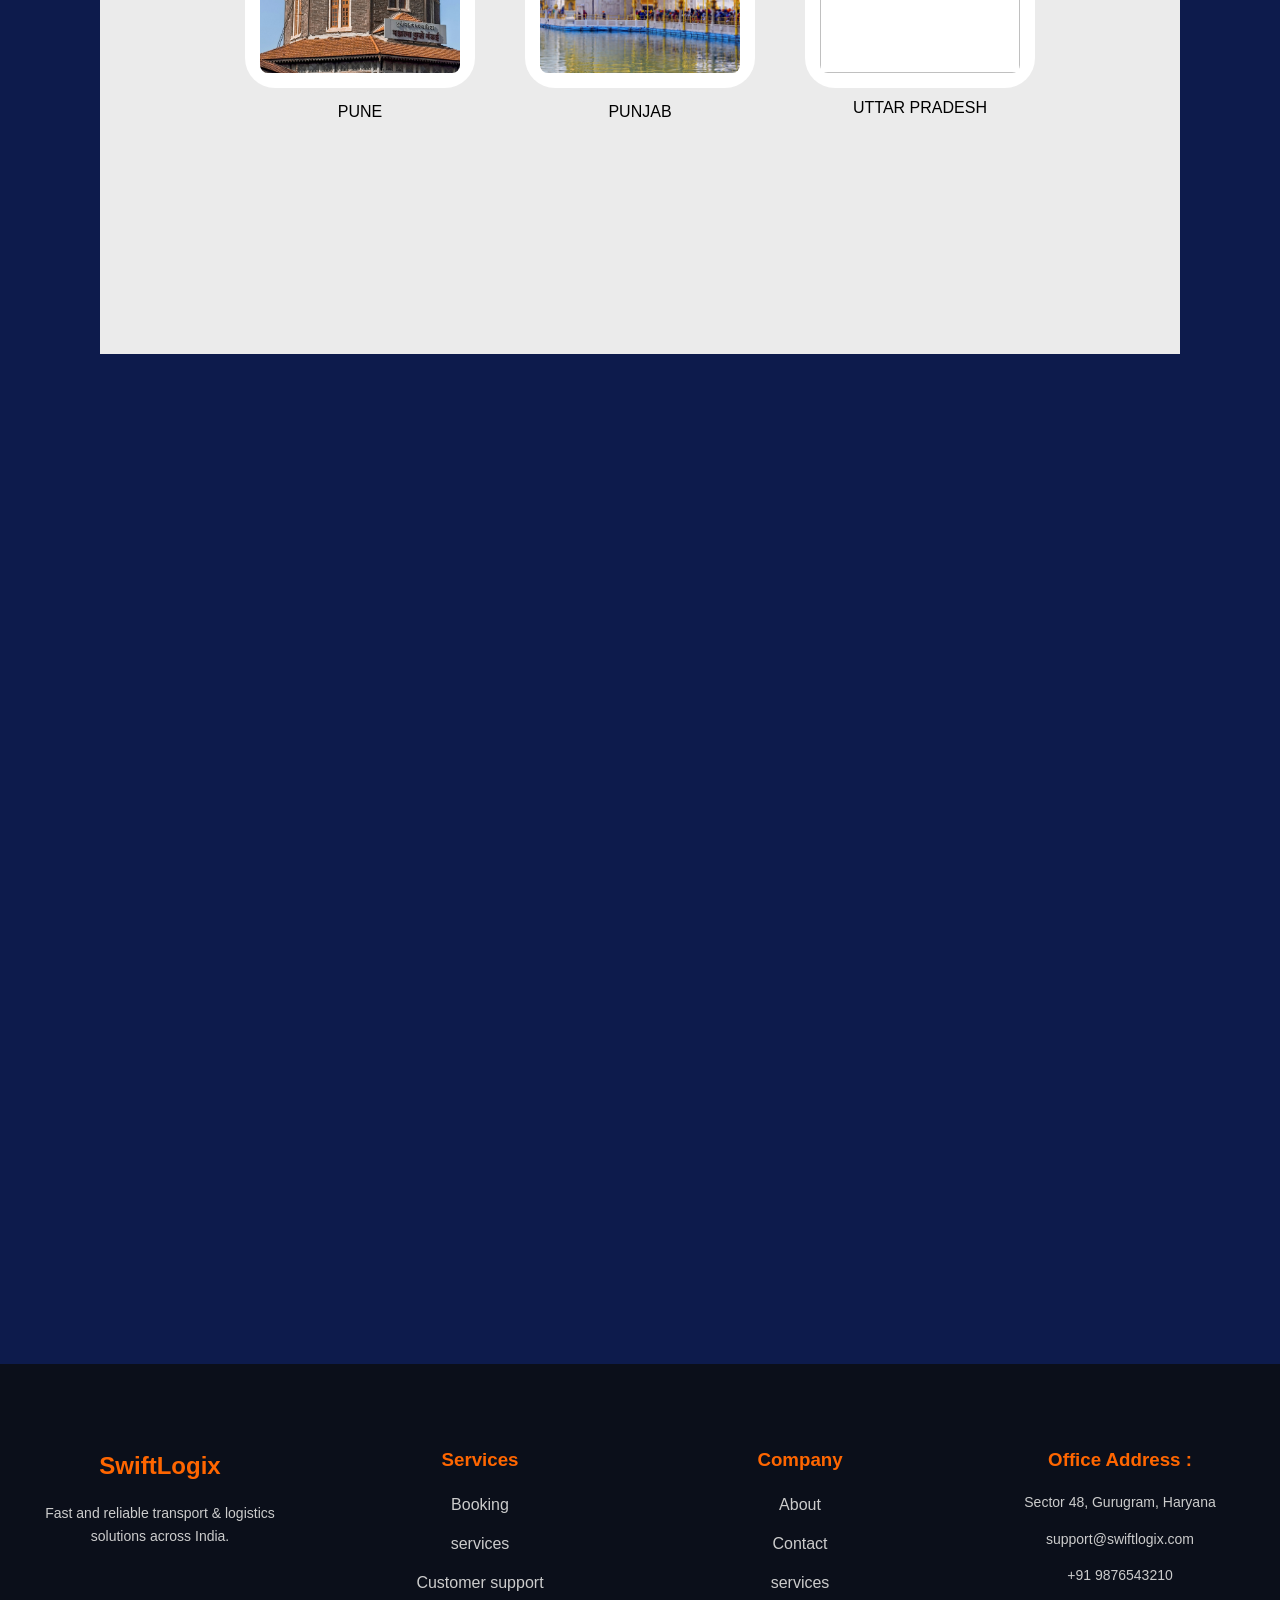
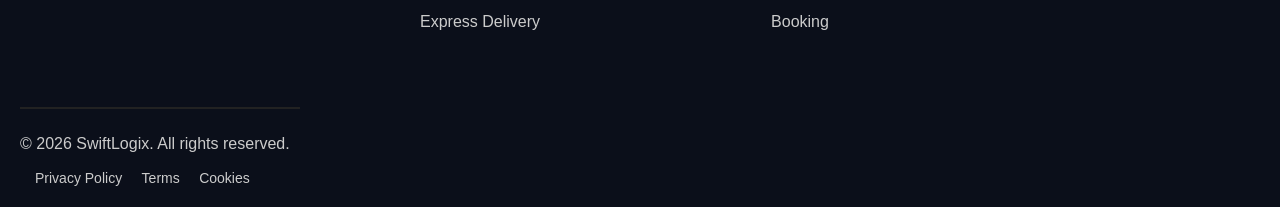
==== commit 8a0ebc5b: "index.html" ====
--- a/index.html
+++ b/index.html
@@ -24,8 +24,8 @@
         <li><a href="index.html">HOME</a></li>
         <li><a href="About.html">ABOUT</a></li>
         <li><a href="Services.html">SERVICES</a></li>
-        <li><a href="Booking.html">BOOKING</a></li>
-        <li><a href="Contact.html">CONTACT</a></li>
+        <li><a href="booking.html">BOOKING</a></li>
+        <li><a href="contact.html">CONTACT</a></li>
        <li> <button class="btn" onclick="window.location.href='http://localhost/swiftlogix/signinform.html'">
 Sign In</button></li>
     </ul>
@@ -209,4 +209,4 @@
 </footer>
 <script src="script.js"></script>
 </body>
-</html>+</html>
--- a/style.css
+++ b/style.css
@@ -23,6 +23,7 @@
   display: flex;
   gap: 50px;   /* space between items */
   list-style: none;
+  align-items: center;
 }
 
 ul li a{
@@ -34,7 +35,7 @@
     color:#FFf400;
 }
 ul li .btn:hover{
-    color:black;
+    color:rgb(16, 15, 15);
     background-color:rgb(242, 89, 89);
 }
 .menu-icon{
@@ -57,6 +58,41 @@
   font-size: 42px;
   font-weight: 700;
 }
+.hero1{
+    height:90vh;
+    background:url("images/about.jpg") center/cover;
+    display:flex;
+    justify-content:center;
+    color:white;
+}
+.hero1 h1 {
+  font-family: 'Playfair Display';
+  font-size: 42px;
+  font-weight: 700;}
+.hero2{
+    height:90vh;
+    background:url("images/services.jpg") center/cover;
+    display:flex;
+    justify-content:center;
+    color:white;
+}
+.hero2 h1 {
+  font-family: 'Playfair Display';
+  color:#FFf400;
+  font-size: 42px;
+  font-weight: 700;}
+.hero3{
+    height:90vh;
+    background:url("images/contact.jpg") center/cover;
+    display:flex;
+    justify-content:center;
+    color:rgb(35, 69, 154);
+}
+.hero3 h1 {
+  font-family: 'Playfair Display';
+  color:#0040ff;
+  font-size: 42px;
+  font-weight: 700;}
 .hero p{
     font-family: 'Poppins', sans-serif;
   font-size: 14px;
@@ -145,6 +181,19 @@
 
 }
 .booking1 {
+  background: url('images/booking1-bg.jpg') no-repeat center center/cover;
+  padding: 40px;
+  max-width: 1000px;
+  margin: auto;
+  height:700px;
+  text-align: center;
+  color: #fff;
+}
+.booking1 h2{
+    text-align: center;
+    font-family:Verdana,Geneva;
+}
+.booking2 {
   background: url('images/booking-bg.jpg') no-repeat center center/cover;
   padding: 40px;
   max-width: 1000px;
@@ -152,22 +201,6 @@
   height:700px;
   text-align: center;
   color: #fff;
-}
-.booking2{
-    background:white;
-    color:black;
-    border-radius: 10px;
-    max-width: 740px;
-    text-align: center;
-    margin: auto;
-    height:600px;
-
-}
-.booking2 h2 {
-  font-size: 32px;
-  padding-top: 30px;
-  color: #ec740b;
-  font-family: "Playfair display, serif";
 }
 
 .booking-form {
@@ -229,6 +262,73 @@
 .booking-form button:hover {
   background: #e65c00;
 }
+/*pricing*/
+.pricing {
+  padding: 60px 20px;
+  background: #0f172a;
+  color: white;
+  text-align: center;
+}
+
+.section-title {
+  font-size: 2.5rem;
+  margin-bottom: 40px;
+}
+
+.pricing-container {
+  display: flex;
+  gap: 20px;
+  justify-content: center;
+  flex-wrap: wrap;
+}
+
+.pricing-card {
+  background: #1e293b;
+  padding: 30px;
+  border-radius: 15px;
+  width: 280px;
+  transition: 0.3s;
+}
+
+.pricing-card:hover {
+  transform: translateY(-10px);
+}
+
+.price {
+  font-size: 2rem;
+  margin: 15px 0;
+  color: #38bdf8;
+}
+
+.pricing-card ul {
+  list-style: none;
+  padding: 0;
+  margin: 20px 0;
+}
+
+.pricing-card ul li {
+  margin: 10px 0;
+}
+
+.btn1 {
+  display: inline-block;
+  padding: 10px 20px;
+  background: #38bdf8;
+  color: black;
+  border-radius: 8px;
+  text-decoration: none;
+  font-weight: bold;
+}
+
+.btn:hover {
+  background: #0ea5e9;
+}
+
+/* Highlighted Plan */
+.popular {
+  border: 2px solid #38bdf8;
+  transform: scale(1.05);
+}
 /* SERVICES */
 .services{
     padding:50px;
@@ -268,6 +368,60 @@
 .service-box p{
       font-family: 'Poppins';
 }
+/*cutomer review*/
+.reviews {
+  padding: 60px 20px;
+  background: #020617;
+  color: white;
+  text-align: center;
+}
+
+.section-title {
+  font-size: 2.5rem;
+  margin-bottom: 40px;
+}
+
+.review-container {
+  display: flex;
+  justify-content: center;
+  gap: 20px;
+  flex-wrap: wrap;
+}
+
+.review-card {
+  background: #1e293b;
+  padding: 25px;
+  border-radius: 15px;
+  width: 280px;
+  transition: 0.3s;
+  position: relative;
+}
+
+.review-card:hover {
+  transform: translateY(-10px);
+}
+
+.review-card p {
+  font-size: 0.95rem;
+  margin-bottom: 15px;
+  color: #cbd5f5;
+}
+
+.review-card h4 {
+  font-size: 1rem;
+  color: #38bdf8;
+}
+
+/* Optional: Quote icon style */
+.review-card::before {
+  content: "“";
+  font-size: 50px;
+  position: absolute;
+  top: 10px;
+  left: 15px;
+  color: #38bdf8;
+  opacity: 0.3;
+}
 /* footer section*/
 .footer {
   background: #0b0f1a;
@@ -287,12 +441,14 @@
   flex:1;
   min-width: 220px;
   line-height: 1.8;
+  text-align: center;
 }
 
 .footer-box h2,
 .footer-box h3 {
   color: #ff6600;
   margin-bottom: 15px;
+
 }
 
 .footer-box p {
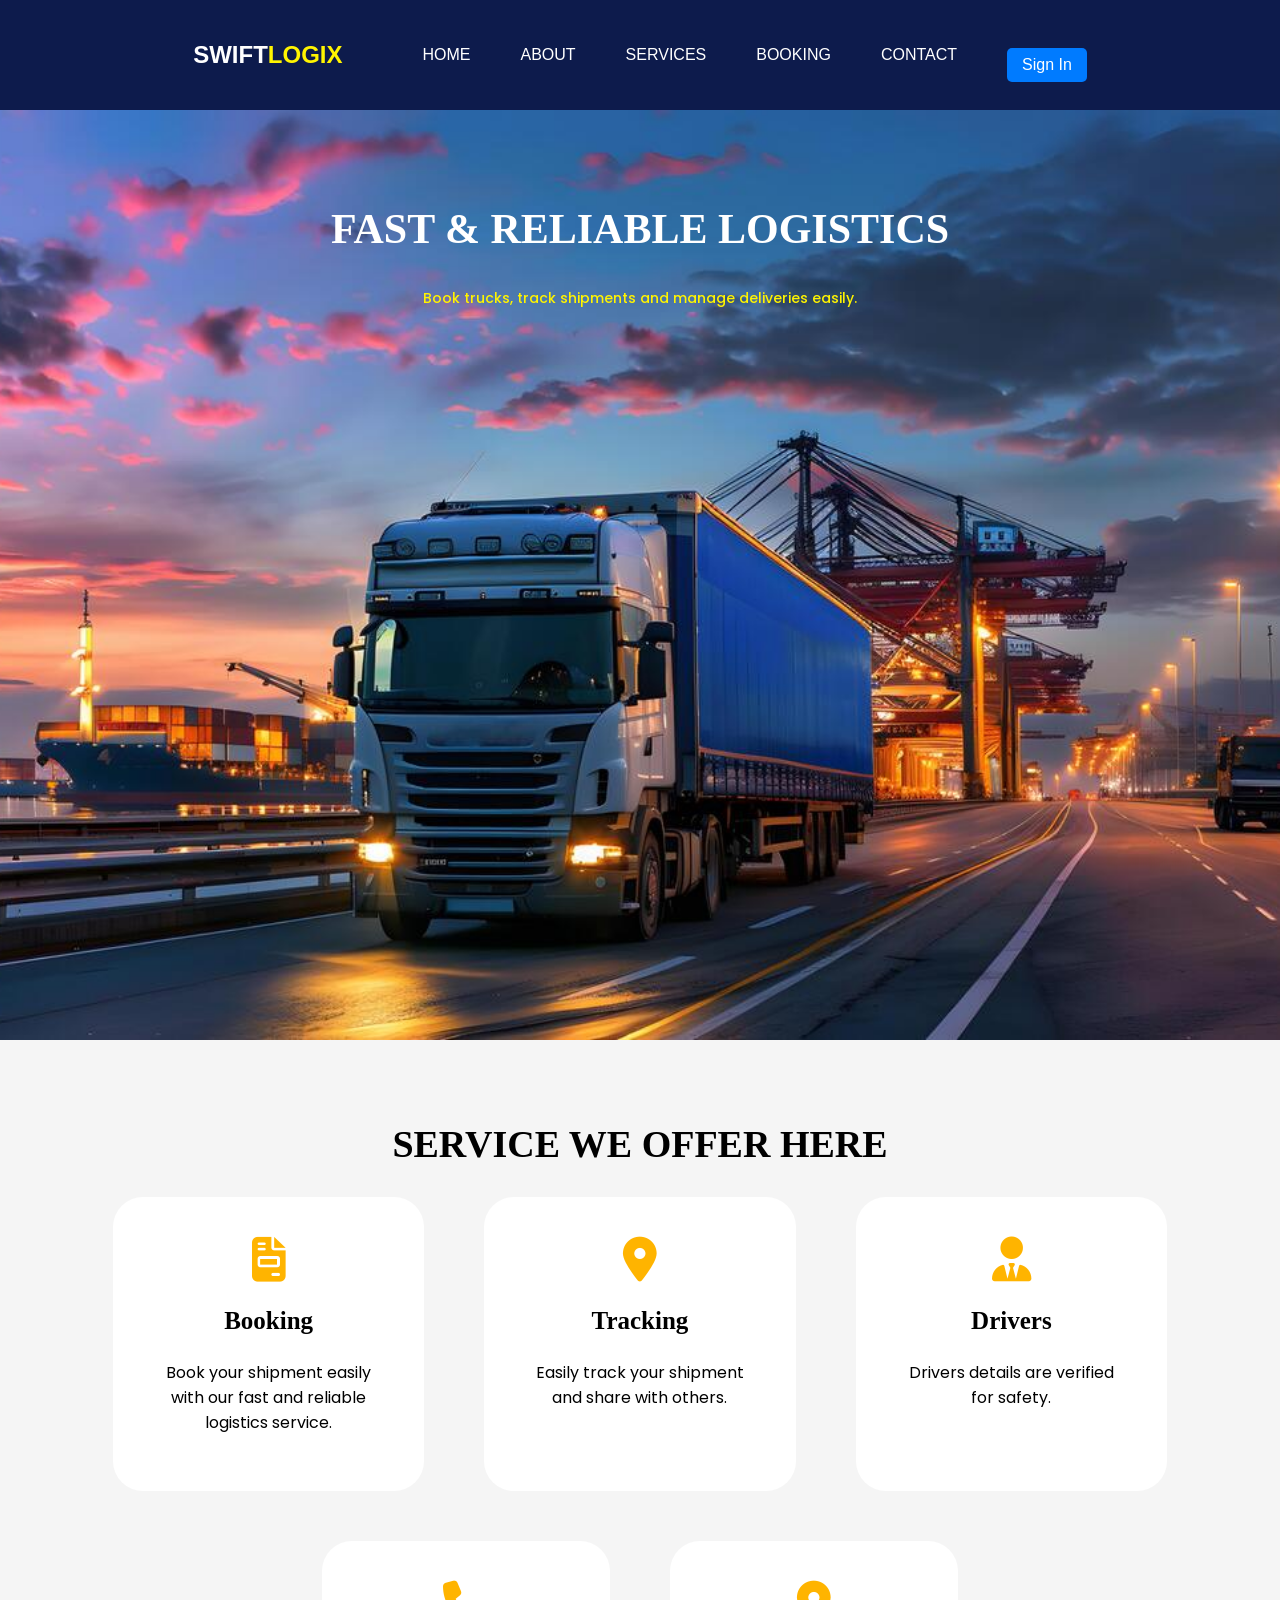
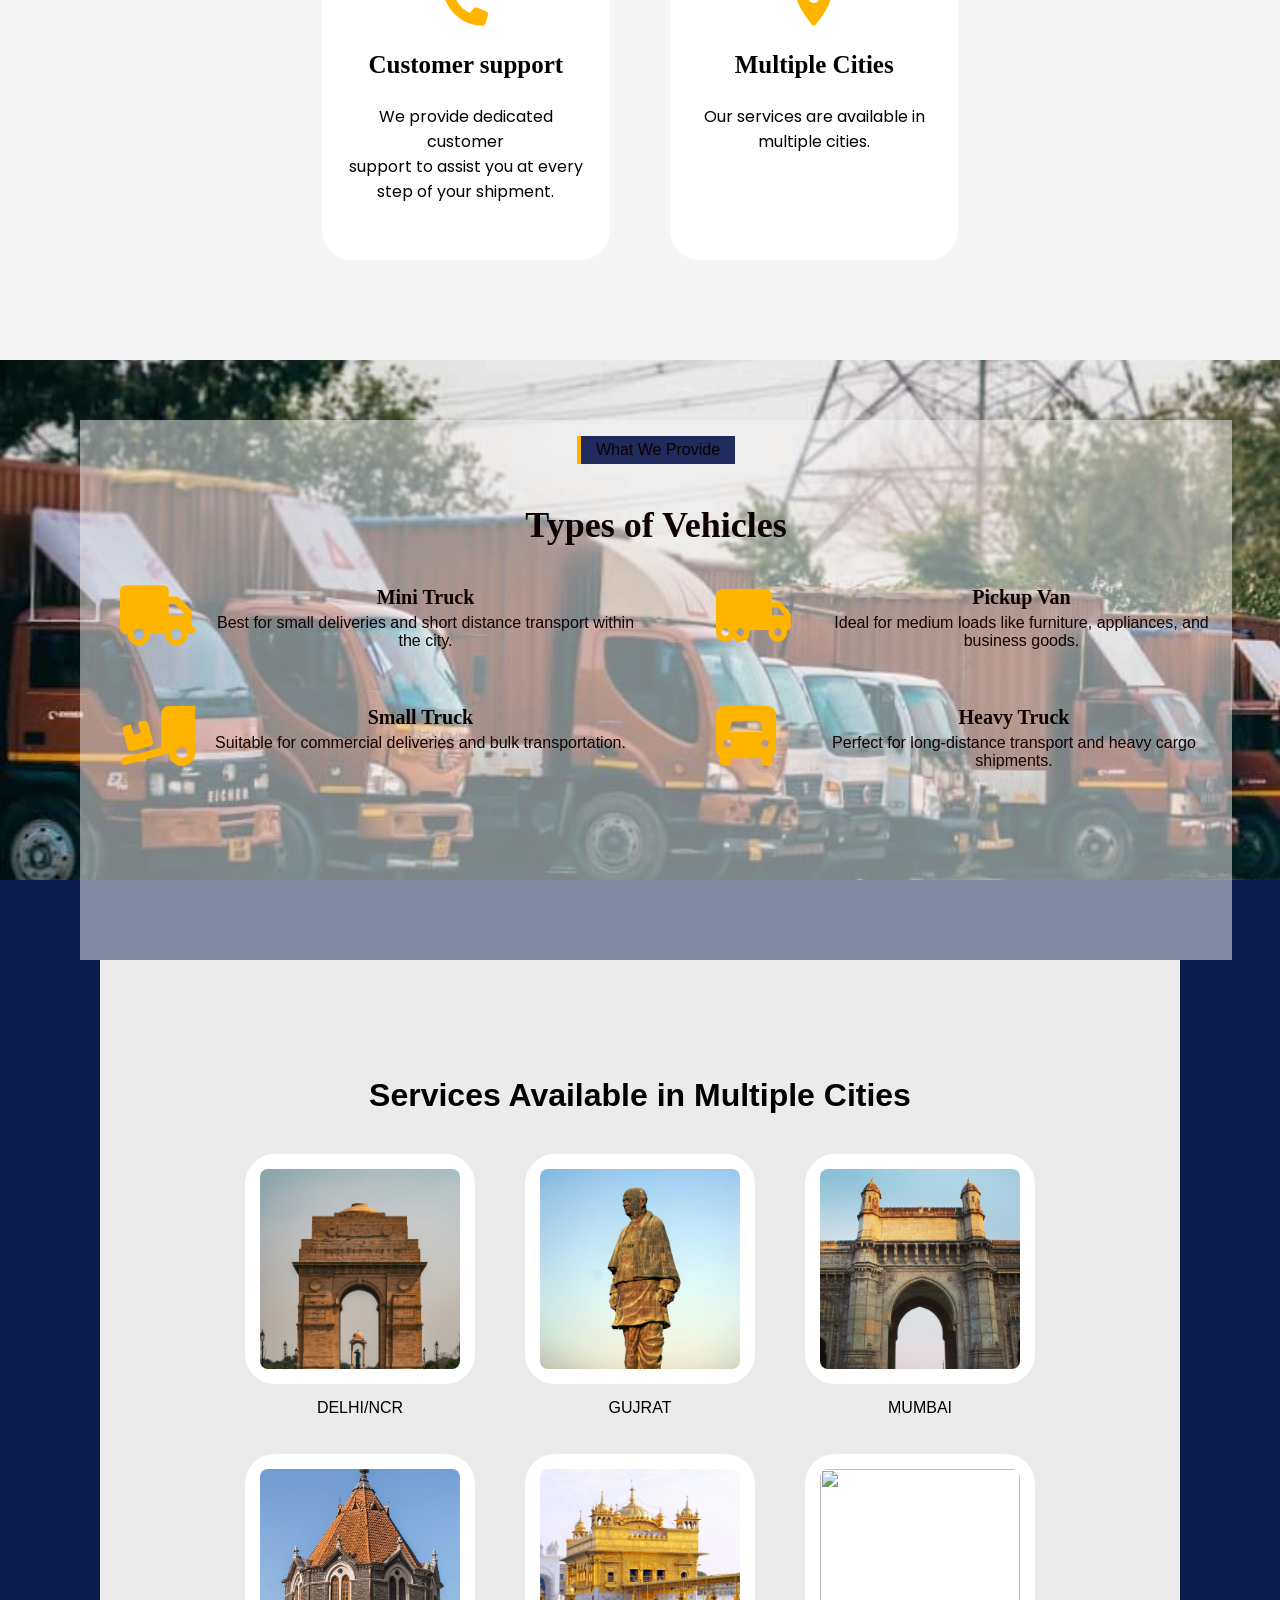
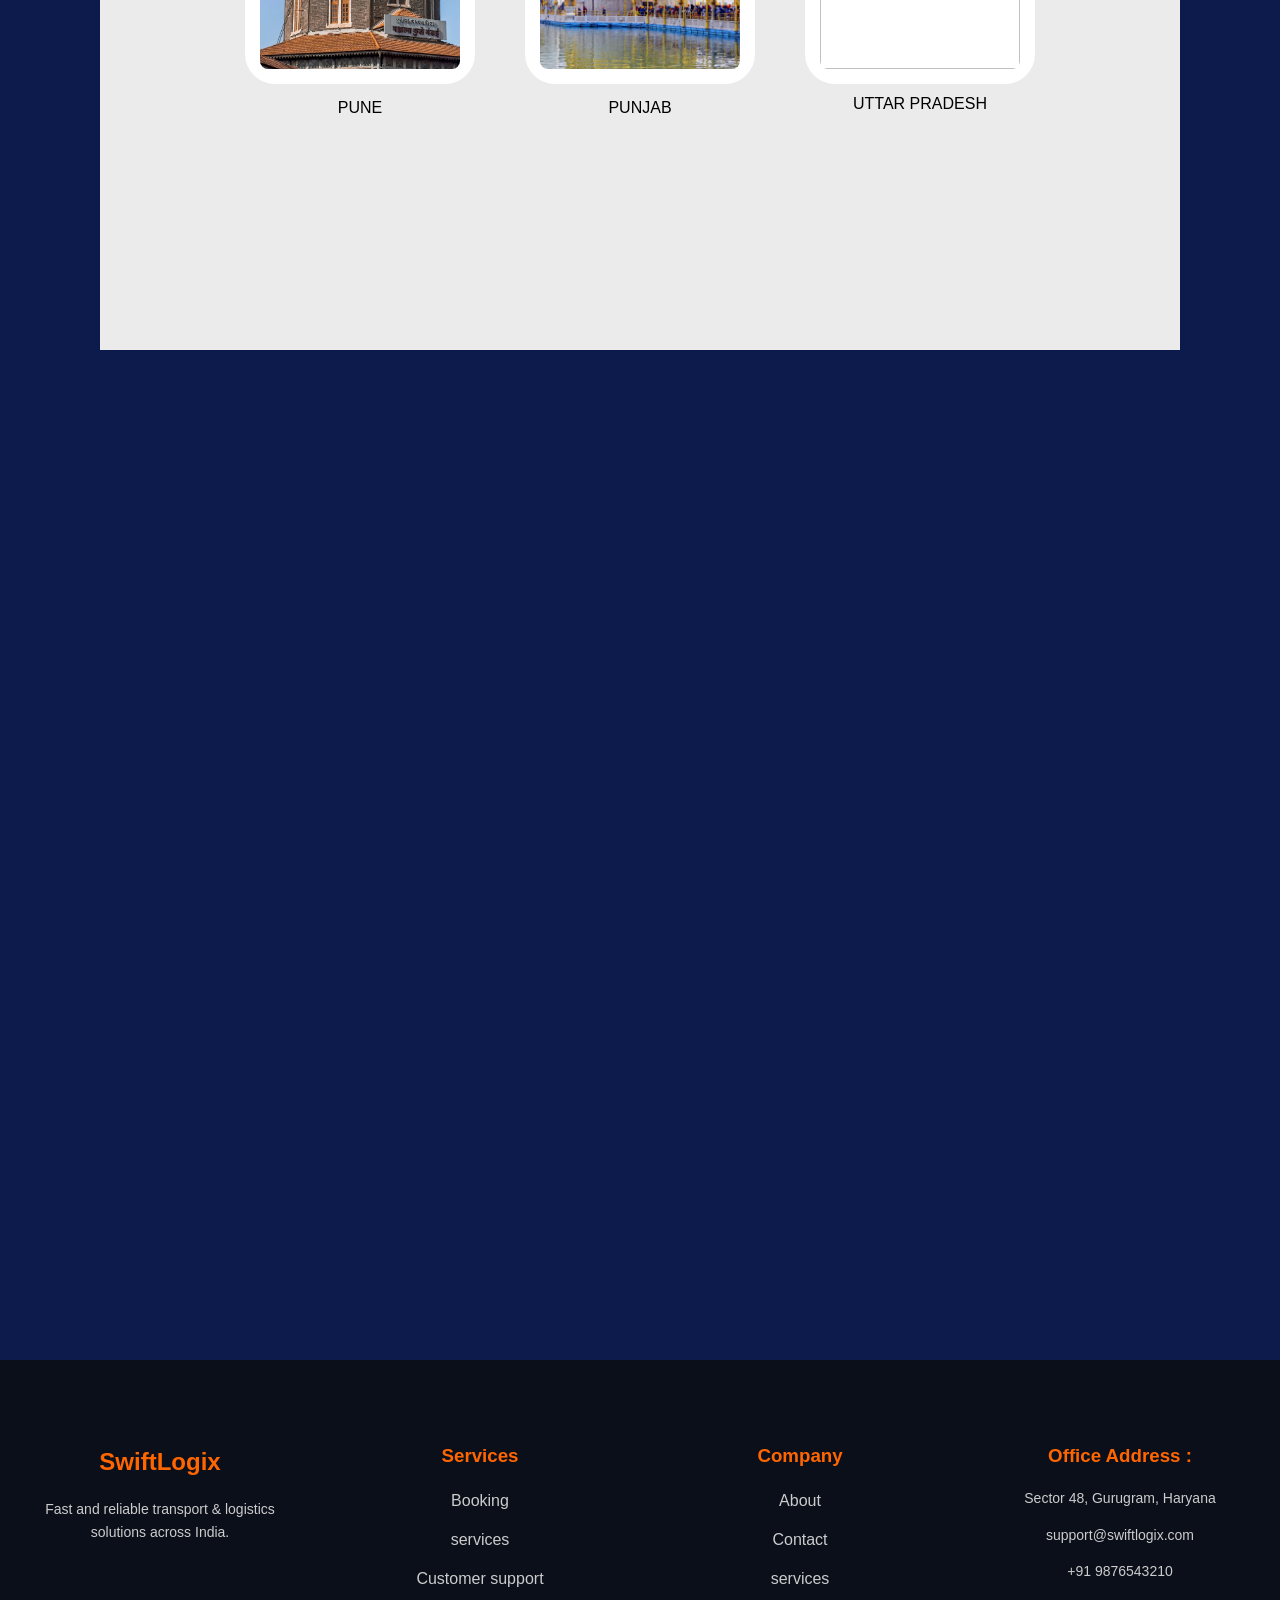
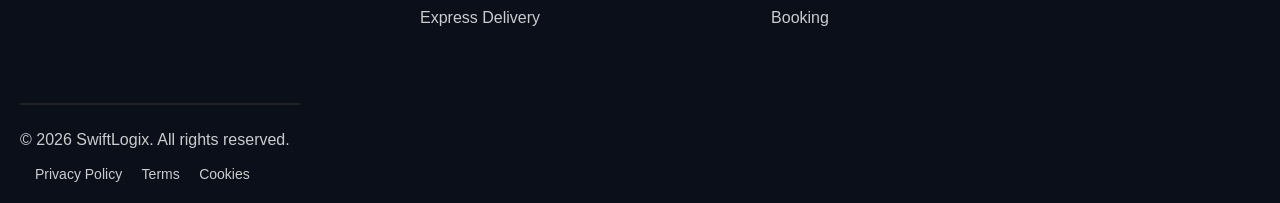
==== commit 616e6ba8: "Update index.html" ====
--- a/index.html
+++ b/index.html
@@ -26,7 +26,7 @@
         <li><a href="Services.html">SERVICES</a></li>
         <li><a href="booking.html">BOOKING</a></li>
         <li><a href="contact.html">CONTACT</a></li>
-       <li> <button class="btn" onclick="window.location.href='http://localhost/swiftlogix/signinform.html'">
+       <li> <button class="btn" onclick="window.location.href='signinform.html'">
 Sign In</button></li>
     </ul>
 
--- a/style.css
+++ b/style.css
@@ -761,4 +761,73 @@
 width:100%;
 font-size:14px;
 }
-}+}
+
+.nav-buttons {
+    display: flex;
+    gap: 10px;
+}
+
+.btn {
+    padding: 8px 15px;
+    text-decoration: none;
+    background-color: #007bff;
+    color: white;
+    border-radius: 5px;
+}
+
+.admin-btn {
+    background-color: #ff4d4d;
+}
+   .driver-join-section {
+            height: 100vh;
+            background: url('images/driver-bg.jpg') no-repeat center center/cover;
+            display: flex;
+            align-items: center;
+            justify-content: center;
+            position: relative;
+        }
+
+        /* Overlay for readability */
+        .driver-join-section::before {
+            content: "";
+            position: absolute;
+            top: 0;
+            left: 0;
+            width: 100%;
+            height: 100%;
+            background: rgba(0,0,0,0.6);
+        }
+
+        .driver-content {
+            position: relative;
+            color: white;
+            text-align: center;
+            max-width: 700px;
+            padding: 20px;
+        }
+
+        .driver-content h1 {
+            font-size: 50px;
+            margin-bottom: 19px;
+        }
+
+        .driver-content p {
+            font-size: 23px;
+            margin-bottom: 25px;
+            line-height: 1.6;
+        }
+
+        .driver-btn1 {
+            text-decoration: none;
+            background: #ff6600;
+            color: white;
+            padding: 14px 30px;
+            border-radius: 5px;
+            font-size: 18px;
+            transition: 0.3s;
+        }
+
+        .driver-btn1:hover {
+            background: #e65c00;
+        }
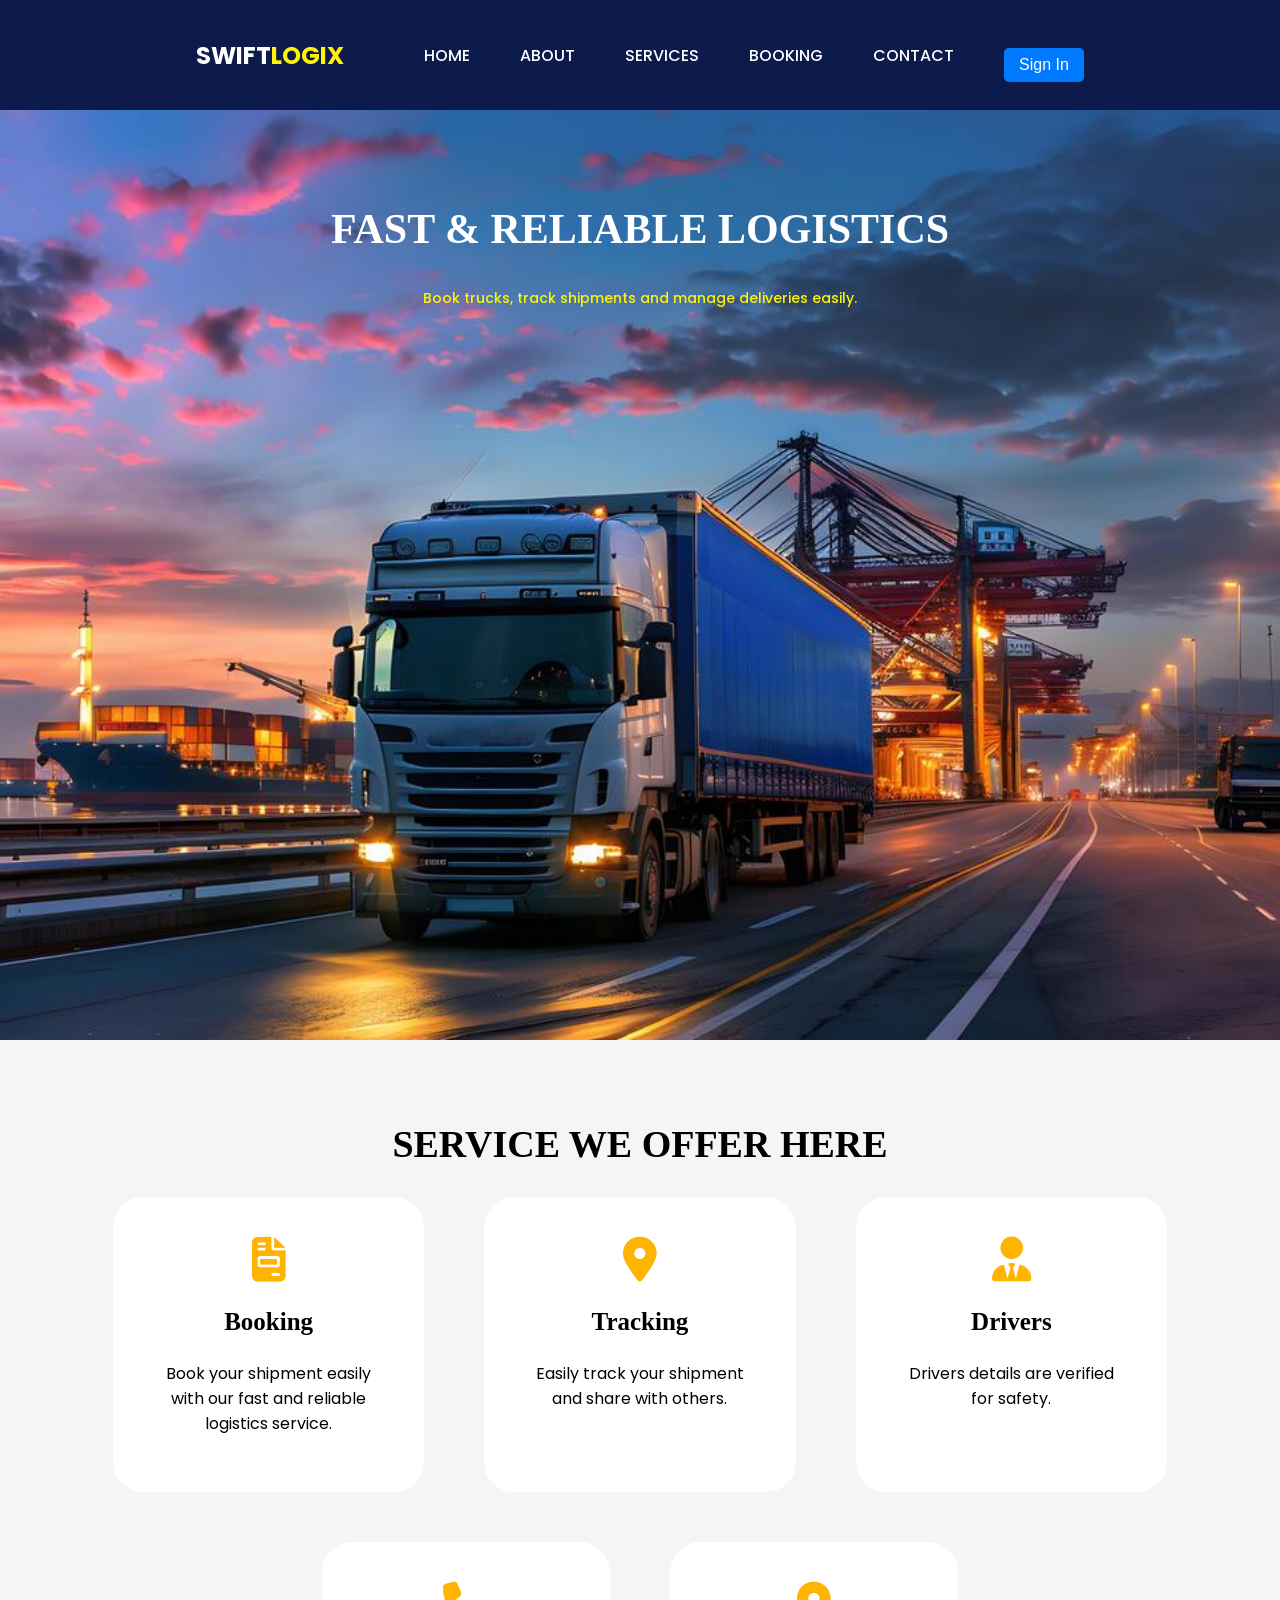
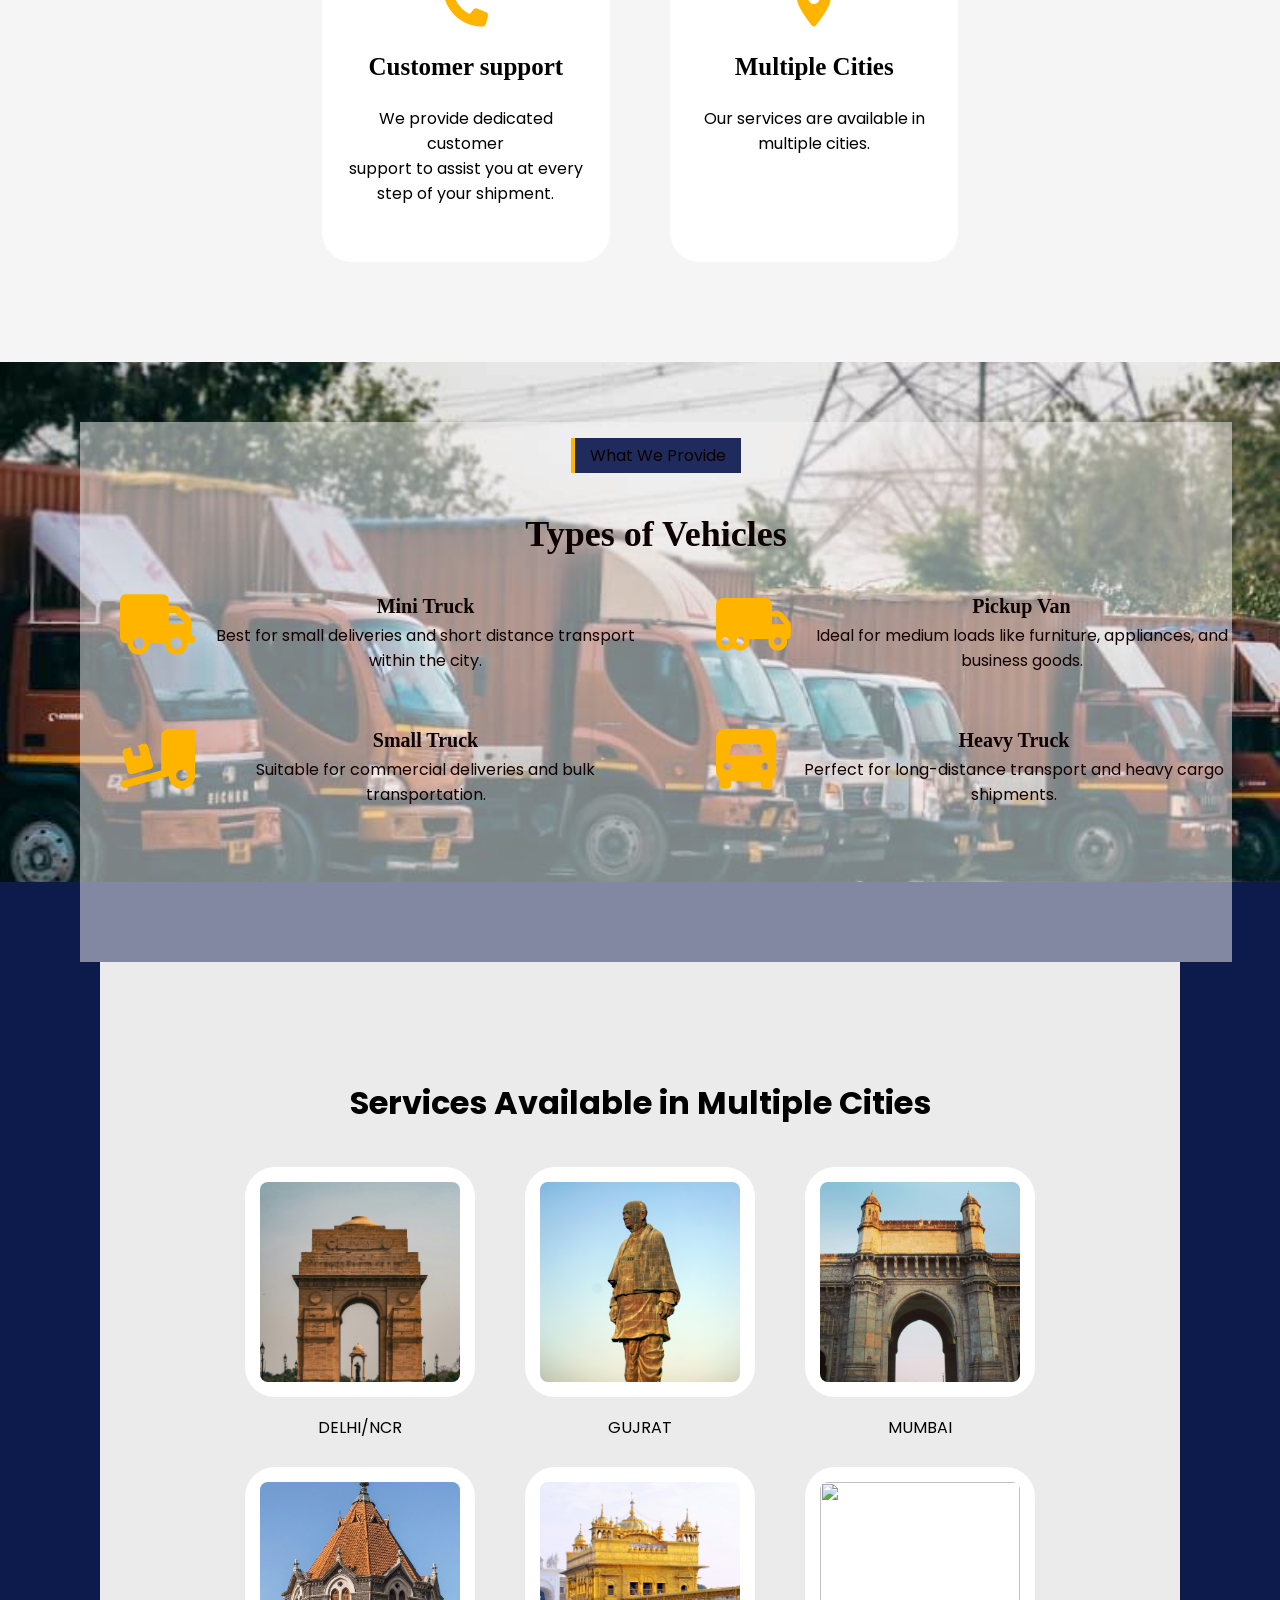
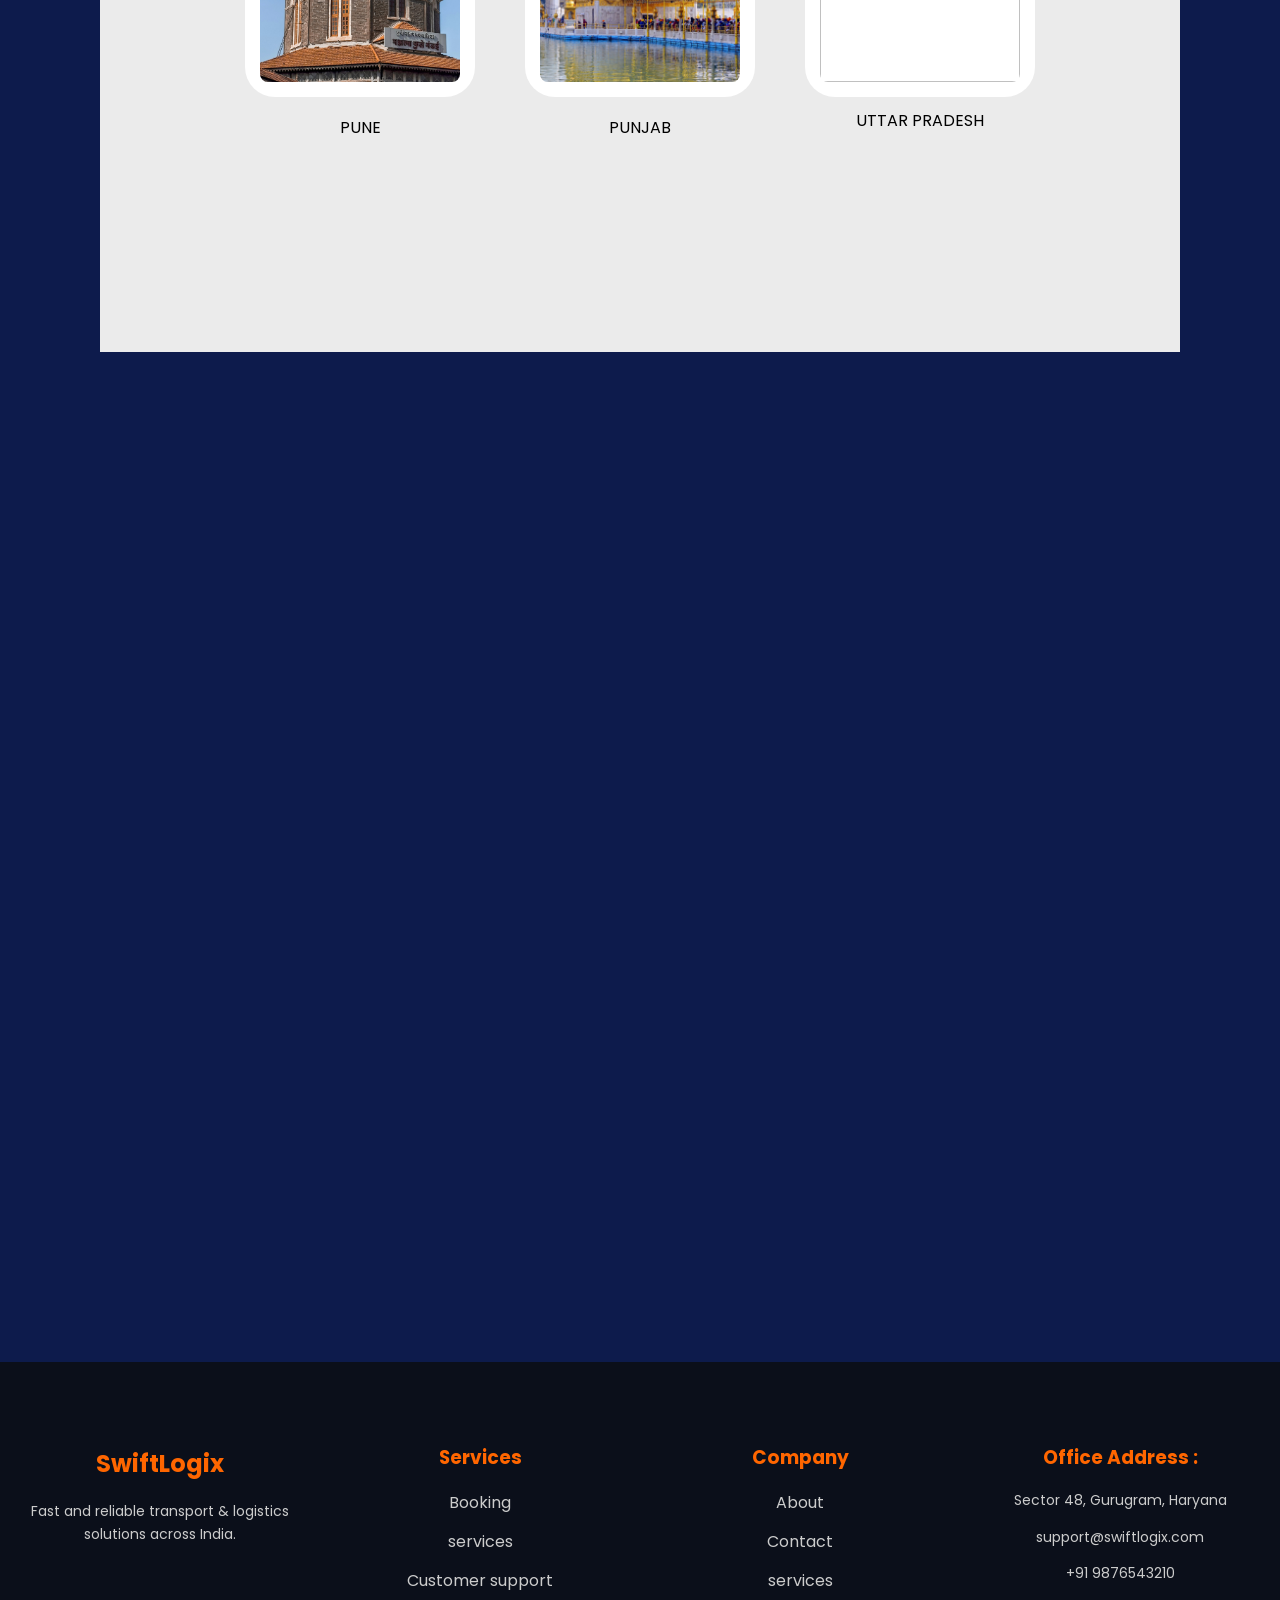
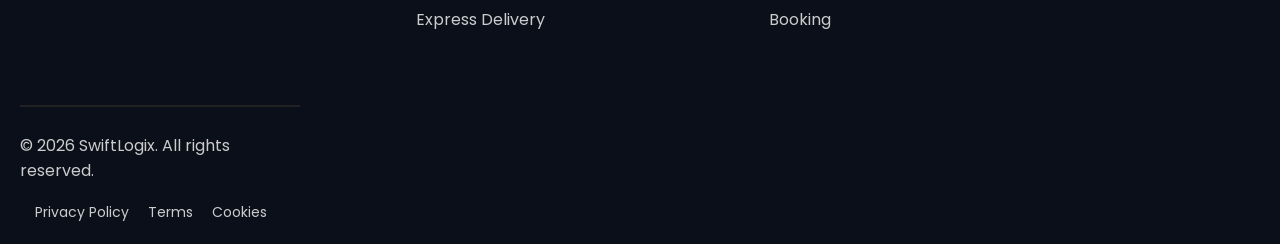
==== commit bac37e8b: "Update index.html" ====
--- a/index.html
+++ b/index.html
@@ -2,7 +2,7 @@
 <html>
 <head>
     <title>SwiftLogix</title>
-
+<meta name="viewport" content="width=device-width, initial-scale=1.0">
     <!-- CSS -->
     <link rel="stylesheet" href="style.css">
 
--- a/style.css
+++ b/style.css
@@ -510,35 +510,124 @@
   color: #ff6600;
 }
 
-/* MOBILE */
 @media(max-width:768px){
+
+/* HERO FIX 🔥 */
+.hero,
+.hero1,
+.hero2,
+.hero3{
+    height:60vh;
+    padding:30px 15px;
+}
+
+/* TEXT SIZE */
+.hero h1,
+.hero1 h1,
+.hero2 h1,
+.hero3 h1{
+    font-size:24px;
+}
+
+/* NAVBAR */
+ul{
+    width:100%;
+    text-align:center;
+}
+
+/* SERVICES */
+.cards,
+.card{
+    flex-direction:column;
+    align-items:center;
+}
+
+.service-box{
+    width:90%;
+}
+
+/* BOOKING */
+.row{
+    flex-direction:column;
+}
+
+.booking-form{
+    margin-left:0;
+    width:100%;
+}
+
+/* VEHICLE SECTION 🔥 */
+.transport{
+    height:auto;
+    padding:40px 20px;
+}
+
+.transport-grid{
+    grid-template-columns:1fr;
+}
+
+.item{
+    margin-left:0;
+}
+
+/* CITIES FIX 🔥 (MAIN PROBLEM) */
+.Cities{
+    height:auto;
+    padding:40px 20px;
+    margin-bottom:40px;
+}
+
+.cards1,
+.cards2{
+    flex-direction:column;
+    align-items:center;
+    gap:20px;
+    margin:0;
+    height:auto;
+}
+
+.cities-box{
+    width:90%;
+    height:auto;
+}
+
+/* CONTACT */
+.info1{
+    flex-direction:column;
+    gap:20px;
+}
+
+.row1{
+    flex-direction:column;
+}
+
+/* FOOTER */
 .footer-container{
-    grid-template-columns: 1fr 1fr;
-}
-
-    ul{
-        display:none;
-        flex-direction:column;
-        position:absolute;
-        right:0;
-        top:60px;
-        background:#0D1B4C;
-        padding:20px;
-    }
-
-    ul.show{
-        display:flex;
-    }
-
-    .menu-icon{
-        display:block;
-    }
-
-    .cards{
-        flex-direction:column;
-        align-items:center;
-    }
-}
+    grid-template-columns:1fr;
+}
+
+.footer-bottom{
+    flex-direction:column;
+    align-items:center;
+}
+
+/* DRIVER */
+.driver-content h1{
+    font-size:26px;
+}
+
+.driver-content p{
+    font-size:14px;
+}
+
+}
+
+}
+
+
+
+
+
 /* vehicles */
 body{
     font-family: Arial;
@@ -830,4 +919,4 @@
 
         .driver-btn1:hover {
             background: #e65c00;
-        }+        }
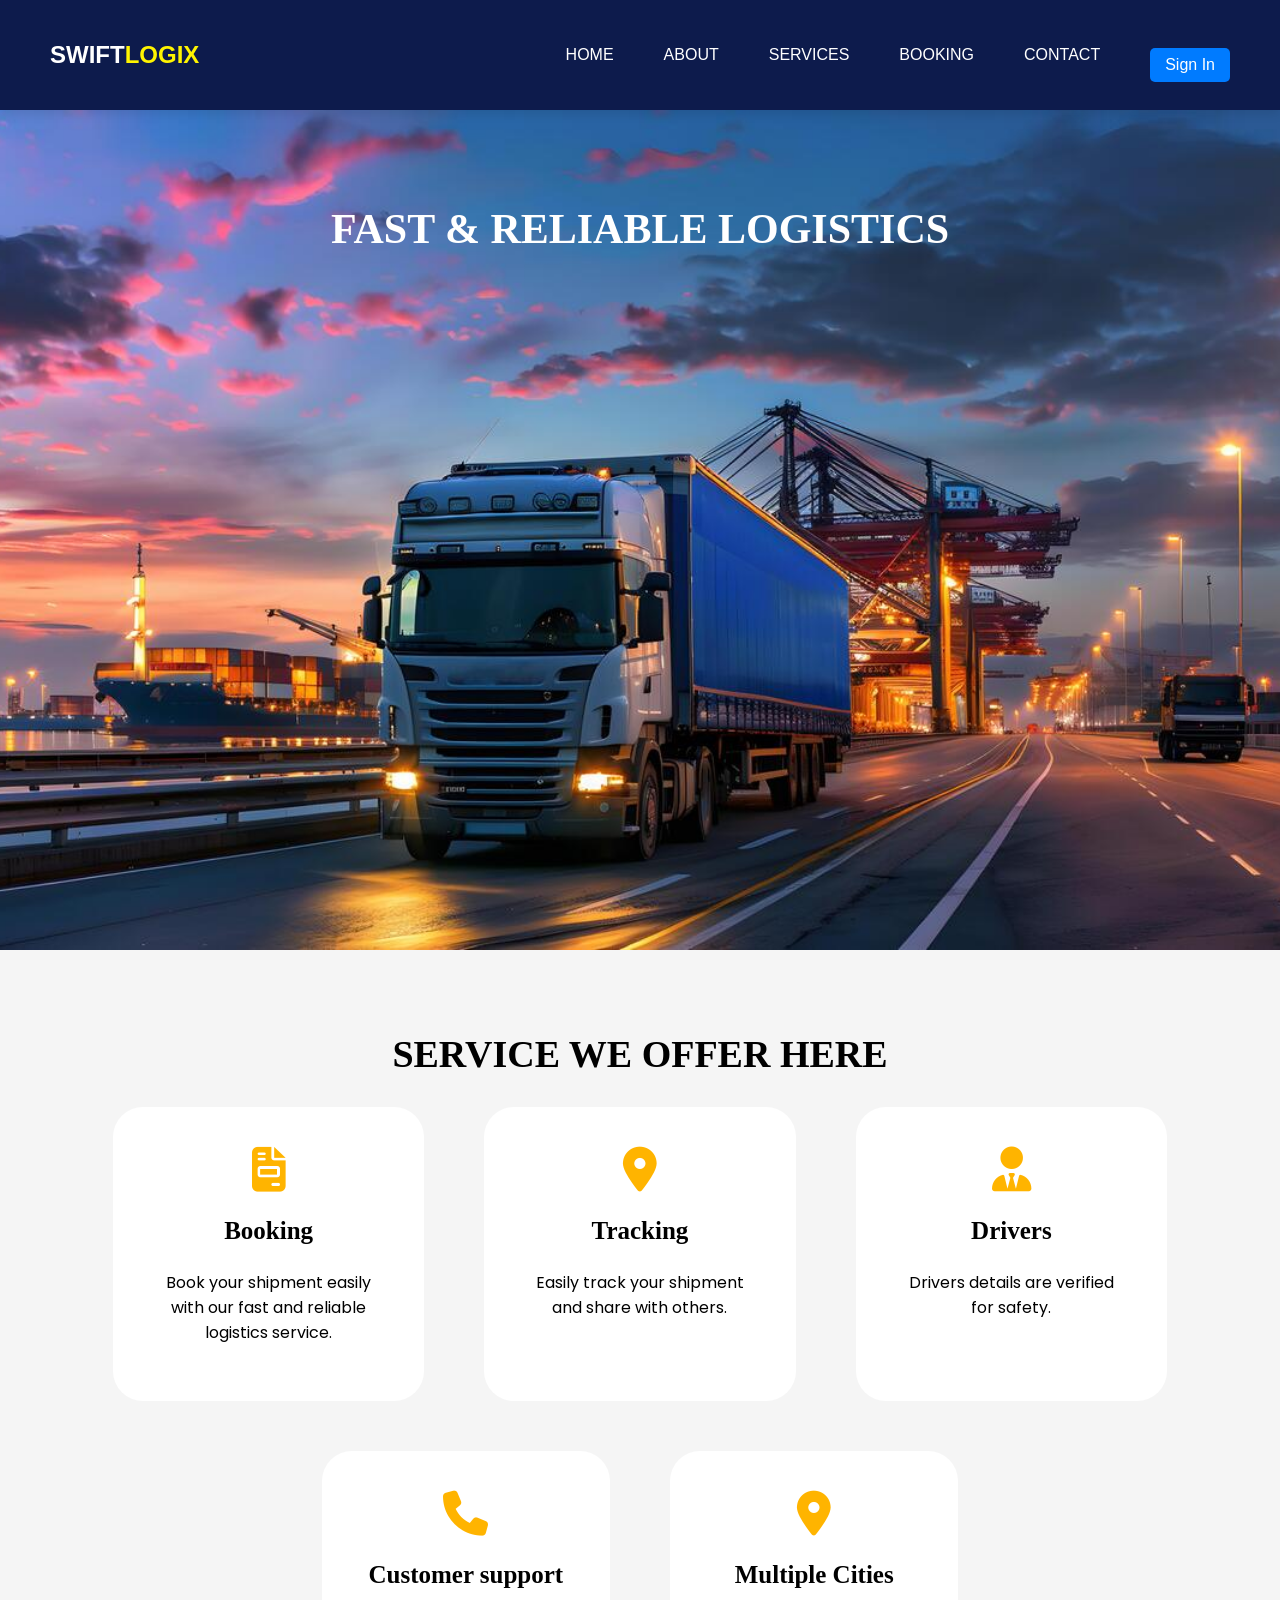
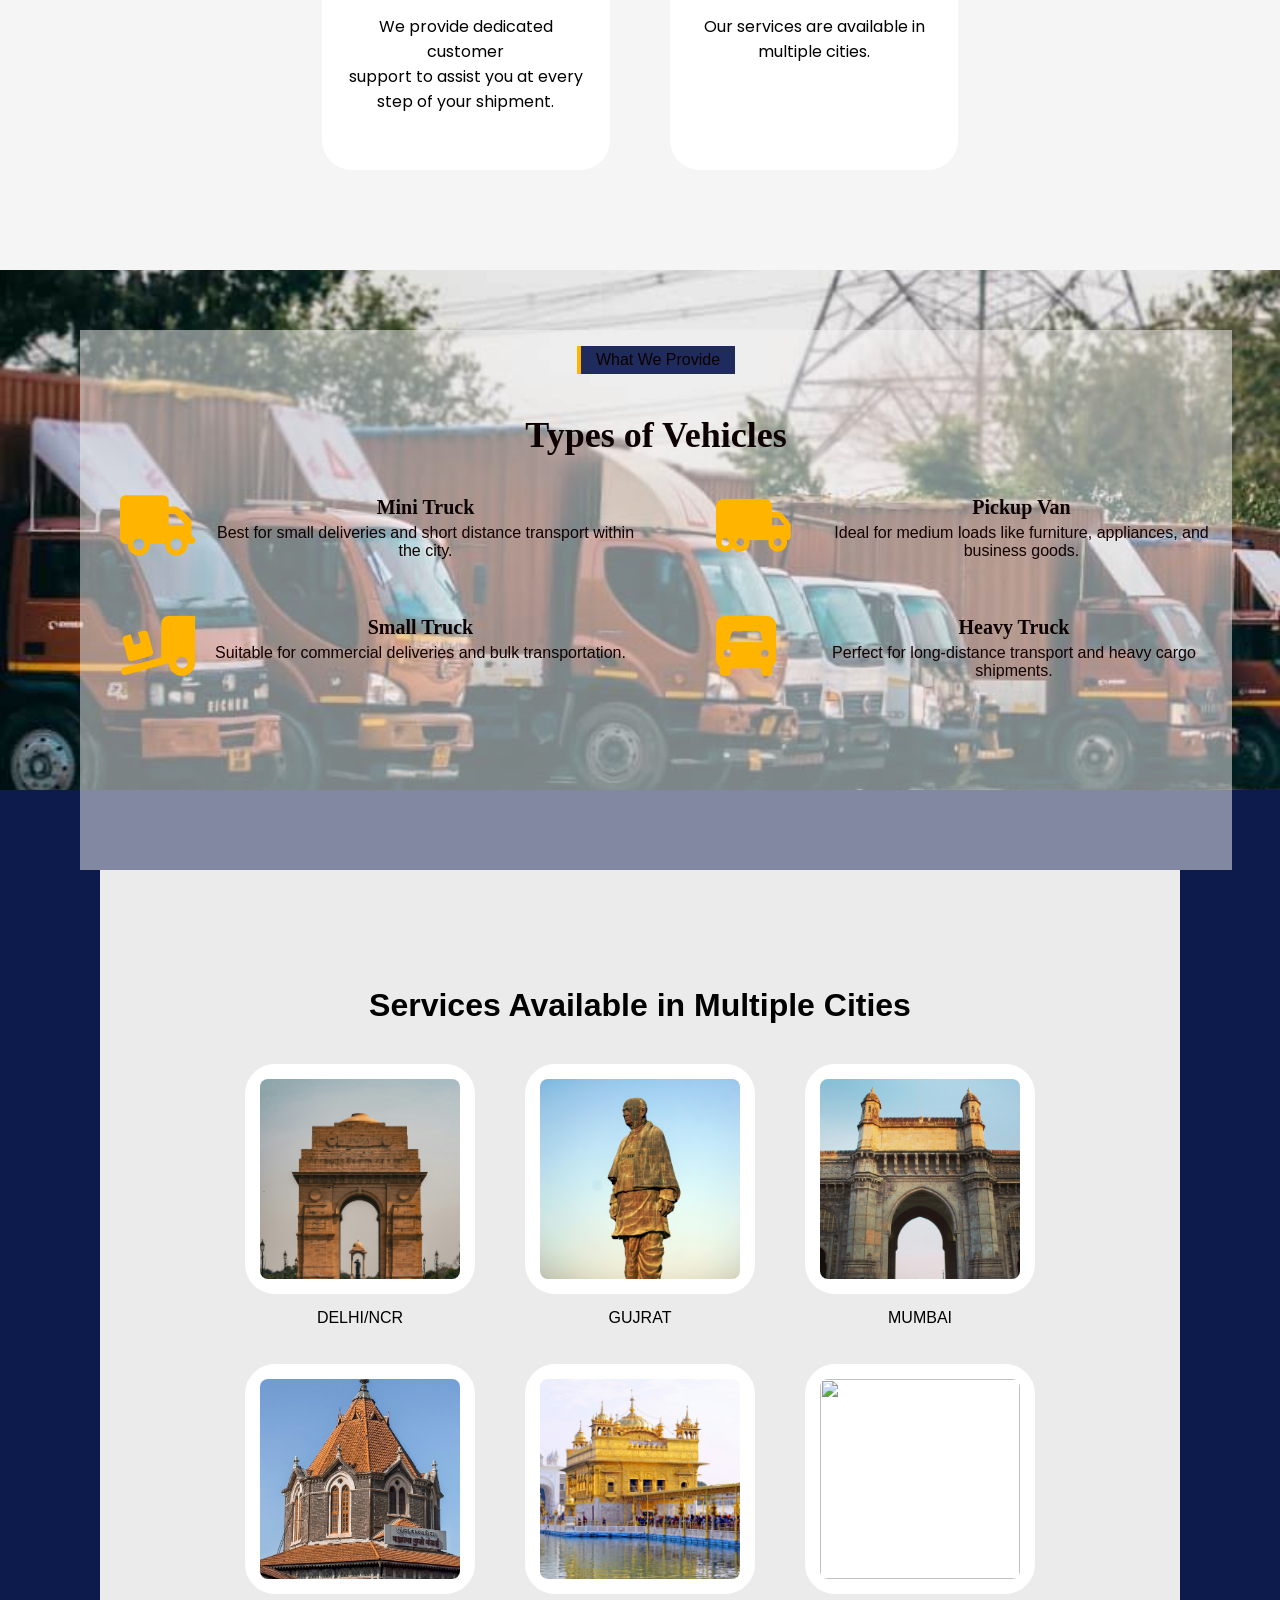
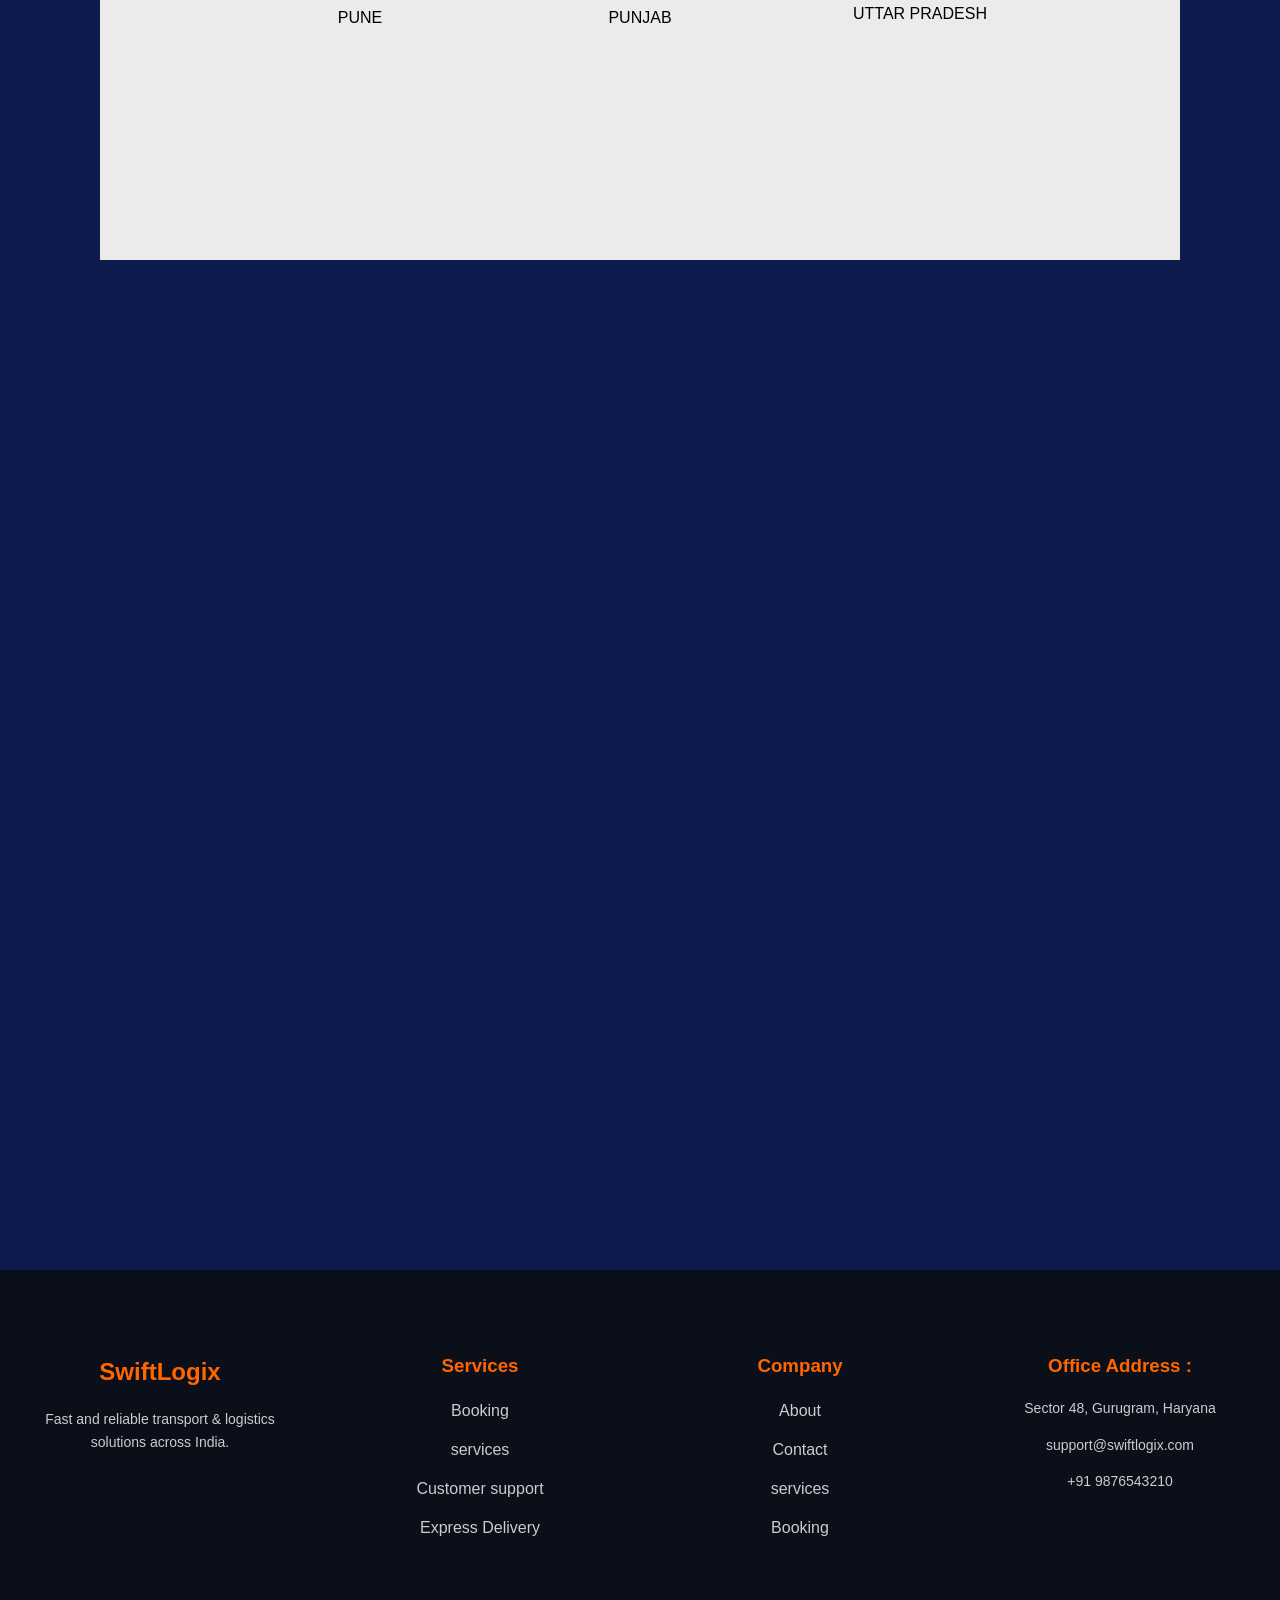
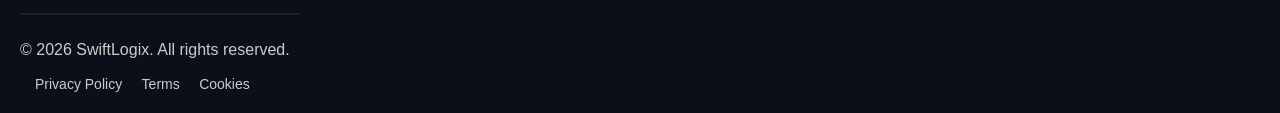
==== commit e8d0c70b: "index.html" ====
--- a/index.html
+++ b/index.html
@@ -37,7 +37,7 @@
 <section class="hero">
     <div class="hero-text">
         <h1>FAST & RELIABLE LOGISTICS</h1>
-        <p>Book trucks, track shipments and manage deliveries easily.</p>
+       
     </div>
 </section>
 
--- a/style.css
+++ b/style.css
@@ -1,922 +1,889 @@
-body{
-    margin:0;
-    font-family:'Poppins', sans-serif;
-}
-
-/* NAVBAR */
-nav{
-    display:flex;
-    justify-content:center;
-    align-items: center;
-    padding:12px 50px;
-    background-color:#0D1B4C;
-    color:white;
-    gap:40px;
-}
-.logo{
-    color:white;
-}
-.logo1{
-    color:#FFf400;
-}
-ul{
-  display: flex;
-  gap: 50px;   /* space between items */
-  list-style: none;
-  align-items: center;
-}
-
-ul li a{
-  text-decoration: none;
-  color: white;
-  font-weight: 500;
-}
-ul li a:hover{
-    color:#FFf400;
-}
-ul li .btn:hover{
-    color:rgb(16, 15, 15);
-    background-color:rgb(242, 89, 89);
-}
-.menu-icon{
-    display:none;
-    cursor:pointer;
-    
-}
-
-/* HERO */
-.hero{
-    height:90vh;
-    background:url("images/Home.jpg") center/cover;
-    display:flex;
-    justify-content:center;
-    color:white;
-    
-}
-.hero h1 {
-  font-family: 'Playfair Display';
-  font-size: 42px;
-  font-weight: 700;
-}
-.hero1{
-    height:90vh;
-    background:url("images/about.jpg") center/cover;
-    display:flex;
-    justify-content:center;
-    color:white;
-}
-.hero1 h1 {
-  font-family: 'Playfair Display';
-  font-size: 42px;
-  font-weight: 700;}
-.hero2{
-    height:90vh;
-    background:url("images/services.jpg") center/cover;
-    display:flex;
-    justify-content:center;
-    color:white;
-}
-.hero2 h1 {
-  font-family: 'Playfair Display';
-  color:#FFf400;
-  font-size: 42px;
-  font-weight: 700;}
-.hero3{
-    height:90vh;
-    background:url("images/contact.jpg") center/cover;
-    display:flex;
-    justify-content:center;
-    color:rgb(35, 69, 154);
-}
-.hero3 h1 {
-  font-family: 'Playfair Display';
-  color:#0040ff;
-  font-size: 42px;
-  font-weight: 700;}
-.hero p{
-    font-family: 'Poppins', sans-serif;
-  font-size: 14px;
-  font-weight: 500;
-  text-align: center;
-  color:#FFf400;
-}
-/* BUTTON */
-.btn{
-    background:#FFB400;
-    padding:10px 20px;
-    color:black;
-    text-decoration:none;
-    border-radius:5px;
-}
-
-/* about us*/
-.about{
-    padding:60px 15%;
-    background:#f5f6fa;
-    text-align:center;
-}
-
-.about h2{
-    font-size:36px;
-    margin-bottom:20px;
-}
-
-.about p{
-    font-size:19px;
-    line-height:1.8;
-    color:#444;
-}
-/* BOOKING */
-.booking {
-  padding: 80px 20px;
-  background-color: #0D1B4C;
-  
-}
-.Cities{
-    background-color: #ebebeb;
-    max-width: 900px;
-    height:90vh;
-    padding: 90px 90px;
-    text-align: center;
-    margin:auto;
-    margin-bottom: 150px;
-    align-items: center;
-}
-
-.cards1{
-    display:flex; 
-   justify-content: center;
-   gap:50px;
-   padding:10px;
-   margin:0px;
-   height:90px;
-   width:auto;
-}
-.cards2{
-    display:flex; 
-   justify-content: center;
-   gap:50px;
-   padding:50px;
-   margin-top:150px;
-   margin-bottom:100px;
-   height:90px;
-   width:auto; 
-}
-.cities-box{
-     background-color: white;
-  padding: 15px;
-  height:200px;
-  width:200px;
-    justify-content: center;
-    border-radius: 30px;
-    
-    
-}
-.cities-box img{
-      width: 100%;        /* full box width */
-  height: 100%;      /* fixed height */
-  object-fit: cover;  /* image crop properly */
-  border-radius: 8px;
-  margin-bottom: 10px;
-
-}
-.booking1 {
-  background: url('images/booking1-bg.jpg') no-repeat center center/cover;
-  padding: 40px;
-  max-width: 1000px;
-  margin: auto;
-  height:700px;
-  text-align: center;
-  color: #fff;
-}
-.booking1 h2{
-    text-align: center;
-    font-family:Verdana,Geneva;
-}
-.booking2 {
-  background: url('images/booking-bg.jpg') no-repeat center center/cover;
-  padding: 40px;
-  max-width: 1000px;
-  margin: auto;
-  height:700px;
-  text-align: center;
-  color: #fff;
-}
-
-.booking-form {
-  display: flex;
-  flex-direction: column;
-  gap: 15px;
-  max-width:650px;
-  margin-left:41px;
-  padding:10px;
-  text-align: center;
-}
-.booking-form details{
-    width:2;
-    margin:auto;
-    height:200px;
-    width:200px;
-}
-
-.row {
-  display: flex;
-  gap: 15px;
-   
-}
-
-.row input {
-  flex: 1;
- 
-}
-
-.booking-form input,
-.booking-form textarea {
-  padding: 12px;
-  background-color: #e2e2f4;
-  border: none;
-  border-radius: 5px;
-  outline: none;
-  font-size: 14px;
-  color:black;
-  
-}
-
-.booking-form textarea {
-  resize: none;
-  height: 100px;
-}
-
-.booking-form button {
-  background: #ff6600;
-  color: white;
-  padding: 20px;
-   margin:20px;
-  border: none;
-  border-radius: 5px;
-  cursor: pointer;
-  font-weight: bold;
-  transition: 0.3s;
-}
-
-.booking-form button:hover {
-  background: #e65c00;
-}
-/*pricing*/
-.pricing {
-  padding: 60px 20px;
-  background: #0f172a;
-  color: white;
-  text-align: center;
-}
-
-.section-title {
-  font-size: 2.5rem;
-  margin-bottom: 40px;
-}
-
-.pricing-container {
-  display: flex;
-  gap: 20px;
-  justify-content: center;
-  flex-wrap: wrap;
-}
-
-.pricing-card {
-  background: #1e293b;
-  padding: 30px;
-  border-radius: 15px;
-  width: 280px;
-  transition: 0.3s;
-}
-
-.pricing-card:hover {
-  transform: translateY(-10px);
-}
-
-.price {
-  font-size: 2rem;
-  margin: 15px 0;
-  color: #38bdf8;
-}
-
-.pricing-card ul {
-  list-style: none;
-  padding: 0;
-  margin: 20px 0;
-}
-
-.pricing-card ul li {
-  margin: 10px 0;
-}
-
-.btn1 {
-  display: inline-block;
-  padding: 10px 20px;
-  background: #38bdf8;
-  color: black;
-  border-radius: 8px;
-  text-decoration: none;
-  font-weight: bold;
-}
-
-.btn:hover {
-  background: #0ea5e9;
-}
-
-/* Highlighted Plan */
-.popular {
-  border: 2px solid #38bdf8;
-  transform: scale(1.05);
-}
-/* SERVICES */
-.services{
-    padding:50px;
-    text-align:center;
-    background-color: whitesmoke;
-}
-.services h1{
-  font-family: 'Playfair Display', serif;
-  font-size: 38px;
-}
-.card{
-    display:flex;
-    justify-content:center;
-    gap:60px;
-}
-.cards{
-   display:flex; 
-   justify-content: center;
-   gap:60px;
-   margin:50px;
-}
-.service-box{
-    background-color: white;
-    width:23%;
-  padding: 40px 20px;
-    justify-content: center;
-    border-radius: 30px;
-}
-.service-box i {
-  font-size: 45px;
-  color: #FFB400;
-}
-.service-box h3{
-    font-family: 'Playfair Display', serif;
-    font-size: 25px;
-}
-.service-box p{
-      font-family: 'Poppins';
-}
-/*cutomer review*/
-.reviews {
-  padding: 60px 20px;
-  background: #020617;
-  color: white;
-  text-align: center;
-}
-
-.section-title {
-  font-size: 2.5rem;
-  margin-bottom: 40px;
-}
-
-.review-container {
-  display: flex;
-  justify-content: center;
-  gap: 20px;
-  flex-wrap: wrap;
-}
-
-.review-card {
-  background: #1e293b;
-  padding: 25px;
-  border-radius: 15px;
-  width: 280px;
-  transition: 0.3s;
-  position: relative;
-}
-
-.review-card:hover {
-  transform: translateY(-10px);
-}
-
-.review-card p {
-  font-size: 0.95rem;
-  margin-bottom: 15px;
-  color: #cbd5f5;
-}
-
-.review-card h4 {
-  font-size: 1rem;
-  color: #38bdf8;
-}
-
-/* Optional: Quote icon style */
-.review-card::before {
-  content: "“";
-  font-size: 50px;
-  position: absolute;
-  top: 10px;
-  left: 15px;
-  color: #38bdf8;
-  opacity: 0.3;
-}
-/* footer section*/
-.footer {
-  background: #0b0f1a;
-  color: #ccc;
-  padding: 60px 20px 20px;
-}
-
-.footer-container {
-  display:grid;
-  grid-template-columns: repeat(4, 1fr);;
-  gap: 40px;
-  justify-content: center;
-  flex-wrap:wrap;
-}
-
-.footer-box {
-  flex:1;
-  min-width: 220px;
-  line-height: 1.8;
-  text-align: center;
-}
-
-.footer-box h2,
-.footer-box h3 {
-  color: #ff6600;
-  margin-bottom: 15px;
-
-}
-
-.footer-box p {
-  font-size: 14px;
-  line-height: 1.6;
-}
-
-.footer-box ul {
-  list-style: none;
-  padding: 0;
-  margin:0;
-  display:grid;
-}
-
-
-.footer-box ul {
-  display: flex;
-  flex-direction: column;
-  gap: 10px;
-}
- 
-
-
-.footer-box ul li:hover {
-  color: #ff6600;
-}
-
-.social-icons i {
-  margin-right: 10px;
-  background: #1a1f2e;
-  padding: 10px;
-  border-radius: 50%;
-  cursor: pointer;
-  transition: 0.3s;
-}
-
-.social-icons i:hover {
-  background: #ff6600;
-  color: white;
-}
-
-.footer-bottom {
-  border-top: 2px solid #222;
-  margin-top: 30px;
-  padding-top: 10px;
-  display: flex;
-  justify-content: space-between;
-  flex-wrap: wrap;
- 
-}
-.footer-links a {
-  color: #ccc;
-  margin-left: 15px;
-  text-decoration: none;
-  font-size: 14px;
-}
-
-.footer-links a:hover {
-  color: #ff6600;
-}
-
-@media(max-width:768px){
-
-/* HERO FIX 🔥 */
-.hero,
-.hero1,
-.hero2,
-.hero3{
-    height:60vh;
-    padding:30px 15px;
-}
-
-/* TEXT SIZE */
-.hero h1,
-.hero1 h1,
-.hero2 h1,
-.hero3 h1{
-    font-size:24px;
-}
-
-/* NAVBAR */
-ul{
-    width:100%;
-    text-align:center;
-}
-
-/* SERVICES */
-.cards,
-.card{
-    flex-direction:column;
-    align-items:center;
-}
-
-.service-box{
-    width:90%;
-}
-
-/* BOOKING */
-.row{
-    flex-direction:column;
-}
-
-.booking-form{
-    margin-left:0;
-    width:100%;
-}
-
-/* VEHICLE SECTION 🔥 */
-.transport{
-    height:auto;
-    padding:40px 20px;
-}
-
-.transport-grid{
-    grid-template-columns:1fr;
-}
-
-.item{
-    margin-left:0;
-}
-
-/* CITIES FIX 🔥 (MAIN PROBLEM) */
-.Cities{
-    height:auto;
-    padding:40px 20px;
-    margin-bottom:40px;
-}
-
-.cards1,
-.cards2{
-    flex-direction:column;
-    align-items:center;
-    gap:20px;
-    margin:0;
-    height:auto;
-}
-
-.cities-box{
-    width:90%;
-    height:auto;
-}
-
-/* CONTACT */
-.info1{
-    flex-direction:column;
-    gap:20px;
-}
-
-.row1{
-    flex-direction:column;
-}
-
-/* FOOTER */
-.footer-container{
-    grid-template-columns:1fr;
-}
-
-.footer-bottom{
-    flex-direction:column;
-    align-items:center;
-}
-
-/* DRIVER */
-.driver-content h1{
-    font-size:26px;
-}
-
-.driver-content p{
-    font-size:14px;
-}
-
-}
-
-}
-
-
-
-
-
-/* vehicles */
-body{
-    font-family: Arial;
-    margin:0;
-}
-
-/* vehicle Section */
-.transport{
-    padding:60px 80px;
-    background: url('images/transport\ .jpg') no-repeat center center/cover;
-  max-width: 100%;
-  height:400px;
-  text-align: center;
-  color: #0d0101;
-}
-
-.overlay{
-    position:absolute;
-    width:90%;
-    height:60%;
-    background:rgba(247, 245, 245, 0.5);
-    text-align: center;
-}
-/* Tag */
-.vehicletag{
-    display:inline-block;
-    background:#ffb400;
-    padding:5px 15px;
-    border-left:4px solid #6a6af3 ;
-    margin-bottom:10px;
-}
-
-/* Heading */
-.transport h2{
-    font-size:36px;
-    margin-bottom:40px;
-    font-family: Verdana;
-}
-
-/* Grid */
-.transport-grid{
-    display:grid;
-    grid-template-columns:1fr 1fr;
-    gap:40px;
-}
-
-/* Item */
-.item{
-    display:flex;
-    gap:20px;
-    align-items:flex-start;
-    margin-left: 40px;
-}
-
-/* Icon */
-.item i{
-    font-size:60px;
-    color:#ffb400;
-}
-
-/* Text */
-.item h3{
-    margin:0;
-    font-size:20px;
-    font-family: Verdana;
-}
-
-.item p{
-    margin-top:5px;
-    color:#130101;
-}
-
-
-/*  contact Section */
-
-.contact{
-    text-align:center;
-    padding:50px 20px;
-    margin:0;
-    font-family: Arial;
-    background:#0d1b4c;
-    color:white;
-}
-
-/* Tag */
-.vehicletag{
-    display:inline-block;
-    background:#1e2b5c;
-    padding:5px 15px;
-    border-left:4px solid #ffb400;
-    margin-bottom:10px;
-}
-
-/* Heading */
-.contact h1{
-    font-size:40px;
-    margin:10px 0;
-}
-
-/* Description */
-.description{
-    width:60%;
-    margin:auto;
-    color:#ccc;
-}
-
-/* Info Section */
-.info1{
-    display:flex;
-    justify-content:center;
-    gap:80px;
-    margin:40px 0;
-}
-
-.info1 div{
-    text-align:center;
-}
-
-.info1 i{
-    font-size:25px;
-    background:#1e2b5c;
-    padding:20px;
-    border-radius:50%;
-    margin-bottom:10px;
-}
-
-/* Form */
-.form2{
-    width:80%;
-    margin:auto;
-}
-
-.row1{
-    display:flex;
-    gap:20px;
-    margin-bottom:20px;
-}
-
-input, textarea{
-    width:100%;
-    padding:15px;
-    background:transparent;
-    border:1px solid #ccc;
-    color:white;
-    font-size:16px;
-}
-
-textarea{
-    height:120px;
-    resize:none;
-}
-
-/* Button */
-button{
-    margin-top:20px;
-    padding:15px 40px;
-    background:#ffb400;
-    border:none;
-    font-size:16px;
-    cursor:pointer;
-}
-
-button:hover{
-    background:#e09c00;
-}
-/* choose us*/
-
-section{
-padding:60px;
-text-align:center;
-background:#e8e6e6;
-}
-
-/* Heading */
-section h2{
-font-size:32px;
-margin-bottom:30px;
-}
-
-/* Table Styling */
-table{
-width:80%;
-margin:auto;
-border-collapse:collapse;
-background:white;
-box-shadow:0 0 15px rgba(0,0,0,0.1);
-}
-
-/* Table Head */
-th{
-background:#0c2b5e;
-color:white;
-padding:15px;
-}
-
-/* Table Data */
-td{
-padding:15px;
-}
-
-/* Borders */
-table, th, td{
-border:1px solid #ddd;
-}
-
-/* Highlight Our Column */
-td:nth-child(2){
-background:#e6f0ff;
-font-weight:bold;
-}
-
-/* Hover Effect */
-tr:hover{
-background:#f1f1f1;
-}
-
-/* Responsive */
-@media(max-width:768px){
-table{
-width:100%;
-font-size:14px;
-}
-}
-
-.nav-buttons {
-    display: flex;
-    gap: 10px;
-}
-
-.btn {
-    padding: 8px 15px;
-    text-decoration: none;
-    background-color: #007bff;
-    color: white;
-    border-radius: 5px;
-}
-
-.admin-btn {
-    background-color: #ff4d4d;
-}
-   .driver-join-section {
-            height: 100vh;
-            background: url('images/driver-bg.jpg') no-repeat center center/cover;
-            display: flex;
-            align-items: center;
-            justify-content: center;
-            position: relative;
-        }
-
-        /* Overlay for readability */
-        .driver-join-section::before {
-            content: "";
-            position: absolute;
-            top: 0;
-            left: 0;
-            width: 100%;
-            height: 100%;
-            background: rgba(0,0,0,0.6);
-        }
-
-        .driver-content {
-            position: relative;
-            color: white;
-            text-align: center;
-            max-width: 700px;
-            padding: 20px;
-        }
-
-        .driver-content h1 {
-            font-size: 50px;
-            margin-bottom: 19px;
-        }
-
-        .driver-content p {
-            font-size: 23px;
-            margin-bottom: 25px;
-            line-height: 1.6;
-        }
-
-        .driver-btn1 {
-            text-decoration: none;
-            background: #ff6600;
-            color: white;
-            padding: 14px 30px;
-            border-radius: 5px;
-            font-size: 18px;
-            transition: 0.3s;
-        }
-
-        .driver-btn1:hover {
-            background: #e65c00;
-        }
+body{
+ margin:0; 
+ font-family:'Poppins', sans-serif; }
+ 
+ /* NAVBAR */ 
+ nav{ 
+display:flex; 
+justify-content:space-between; 
+align-items: center; 
+padding:12px 50px; 
+background-color:#0D1B4C;
+color:white;
+position: sticky;
+top: 0;
+z-index: 9999;
+box-shadow: 0 4px 10px rgba(0, 0, 0, 0.1);
+}
+ 
+.logo{ 
+color:white; } 
+ 
+.logo1{ 
+color:#FFf400; }
+
+ul{ 
+display: flex; 
+gap: 50px; 
+
+/* space between items */ 
+list-style: none; 
+align-items: center; } 
+
+ul li a{ 
+    text-decoration: none;
+     color: white;
+      font-weight: 500; 
+      transition: color 0.3s ease-in-out; } 
+      
+ul li a:hover{
+         color:#FFf400; }
+
+ul li .btn:hover{ 
+            color:rgb(16, 15, 15);
+             background-color:rgb(242, 89, 89); }
+.menu-icon{ 
+    display:none; 
+    cursor:pointer; }
+
+/* HERO */ 
+.hero{  
+ height:80vh;
+background:url("images/Home.jpg") center/cover;
+display:flex; 
+justify-content:center;
+color:white; }
+
+.hero h1 { 
+font-family: 'Playfair Display'; 
+font-size: 42px; 
+font-weight: 700; }
+
+.hero1{ height:90vh;
+background:url("images/about.jpg") no-repeat center/cover; 
+display:flex; 
+align-items: center;
+justify-content:center; 
+color:white; 
+text-align: center; 
+padding:20px; }
+
+.hero1 h1 { font-family: 'Playfair Display'; 
+font-size: 42px; 
+font-weight: 700;}
+              
+.hero2{ height:90vh;
+background:url("images/services.jpg") center/cover; 
+display:flex; 
+justify-content:center; 
+color:white; }
+                 
+.hero2 h1 { font-family: 'Playfair Display';
+color:#FFf400; 
+font-size: 42px;
+font-weight: 700;}
+                      
+.hero3{ height:90vh;
+background:url("images/contact.jpg") center/cover; 
+display:flex; 
+justify-content:center; 
+color:rgb(35, 69, 154); }
+                   
+.hero3 h1 { font-family: 'Playfair Display'; 
+color:#0040ff;
+font-size: 42px; 
+font-weight: 700;} 
+                     
+.hero p{
+font-family: 'Poppins', 
+sans-serif;
+font-size: 14px; 
+font-weight: 500;
+text-align: center;
+color:#FFf400; }
+                          
+/* BUTTON */ 
+.btn{ background:#FFB400;
+padding:10px 20px; 
+color:black; 
+text-decoration:none;
+border-radius:5px; }
+                             
+/* about us*/ 
+.about{
+padding:60px 15%;
+background:#f5f6fa;
+text-align:center; }
+                                   
+.about h2{
+font-size:36px;
+margin-bottom:20px; }
+                                
+.about p{
+font-size:19px; 
+line-height:1.8;
+color:#444; }  
+                                      
+/* BOOKING */ 
+.booking { 
+padding: 80px 20px; 
+background-color: #0D1B4C; }   
+                                        
+.Cities{ 
+background-color: #ebebeb; 
+max-width: 900px;
+height:90vh; 
+padding: 90px 90px;
+text-align: center;
+margin:auto; 
+margin-bottom: 150px; 
+align-items: center;}
+                                               
+.cards1{ 
+display:flex; 
+justify-content: center;
+gap:50px;
+padding:10px;
+margin:0px;
+height:90px; 
+width:auto; }
+                                                    
+.cards2{ 
+display:flex; 
+justify-content: center;
+gap:50px; 
+padding:50px; 
+margin-top:150px;
+margin-bottom:100px;
+height:90px; 
+width:auto; }
+
+.cities-box{ 
+background-color: white; 
+padding: 15px;
+height:200px;
+width:200px;
+justify-content: center; 
+border-radius: 30px;}
+                                                               
+.cities-box img{
+width: 100%; 
+                                                                 
+/* full box width */
+height: 100%; 
+                                                                
+/* fixed height */ 
+object-fit: cover;
+                                                                 
+/* image crop properly */
+border-radius: 8px; 
+margin-bottom: 10px; }
+                                                                  
+.booking1 { 
+background: url('images/booking1-bg.jpg') no-repeat center center/cover;
+padding: 40px; 
+max-width: 1000px;
+margin: auto; 
+height:700px; 
+text-align: center; 
+color: #fff; }
+                                                                      
+.booking1 h2{ text-align: center;
+font-family:Verdana,Geneva; }
+                                                                         
+.booking2 {
+background: url('images/booking-bg.jpg') no-repeat center center/cover; 
+padding: 40px;
+max-width: 1000px;
+margin: auto; 
+height:700px;
+text-align: center; 
+color: #fff; }
+                                                                       
+.booking-form { 
+display: flex; 
+flex-direction: column;
+gap: 15px; 
+max-width:650px;
+margin-left:41px; 
+padding:10px;
+text-align: center; }
+                                                                               
+.booking-form details{ 
+width:2; 
+margin:auto; 
+height:200px; 
+width:200px; }
+                                                                                
+.row { display: flex; 
+gap: 15px; }
+                                                                                    
+.row input { 
+flex: 1; }
+                                                                                        
+.booking-form input, .booking-form textarea { 
+padding: 12px; 
+background-color: #e2e2f4; 
+border: none; 
+border-radius: 5px; 
+outline: none;
+font-size: 14px; 
+color:black; }
+                                                                                             
+.booking-form textarea { 
+resize: none; 
+height: 100px; }
+                                                                                                
+.booking-form button { 
+background: #ff6600;
+color: white;
+padding: 20px;
+margin:20px; 
+border: none;
+border-radius: 5px;
+cursor: pointer;
+font-weight: bold;
+transition: 0.3s; }
+                                                                                                          
+.booking-form button:hover {
+background: #e65c00; }
+                                                                                                              
+/*pricing*/ 
+.pricing {
+padding: 60px 20px; 
+background: #0f172a; 
+color: white;
+text-align: center; }
+                                                                                                                  
+.section-title {
+font-size: 2.5rem; 
+margin-bottom: 40px; }
+                                                                                                                      
+.pricing-container
+{ display: flex; 
+gap: 20px;
+justify-content: center;
+flex-wrap: wrap; }
+                                                                                                                          
+.pricing-card {
+background: #1e293b; 
+padding: 30px; 
+border-radius: 15px; 
+width: 280px;
+transition: 0.3s; }
+                                                                                                                              
+.pricing-card:hover { 
+transform: translateY(-10px); } 
+                                                                                                                                
+.price { font-size: 2rem;
+margin: 15px 0; 
+color: #38bdf8; }
+                                                                                                                                     
+.pricing-card ul { 
+list-style: none;
+padding: 0;
+margin: 20px 0; } 
+                                                                                                                                          
+.pricing-card ul li { 
+margin: 10px 0; }
+
+.btn1 { 
+display: inline-block;
+padding: 10px 20px; 
+background: #38bdf8; 
+color: black; 
+border-radius: 8px; 
+text-decoration: none; 
+font-weight: bold; }
+
+.btn:hover { 
+background: #0ea5e9; }
+
+/* Highlighted Plan */ 
+.popular { 
+border: 2px solid #38bdf8; 
+transform: scale(1.05); }
+
+/* SERVICES */ 
+.services{ padding:50px; 
+text-align:center; 
+background-color: whitesmoke; }
+
+.services h1{
+font-family: 'Playfair Display', serif; 
+font-size: 38px; }
+
+.card{ 
+display:flex; 
+justify-content:center; 
+gap:60px; }
+
+.cards{ 
+display:flex; 
+justify-content: center; 
+gap:60px; 
+margin:50px; }
+
+.service-box{
+background-color: white; 
+width:23%; 
+padding: 40px 20px; 
+justify-content: center; 
+border-radius: 30px; }
+
+.service-box i { 
+font-size: 45px; 
+color: #FFB400; } 
+
+.service-box h3{ 
+font-family: 'Playfair Display', serif; 
+font-size: 25px; }
+
+.service-box p{ 
+font-family: 'Poppins'; }
+
+/*cutomer review*/ 
+.reviews { 
+padding: 60px 20px; 
+background: #020617; 
+color: white; 
+text-align: center; }
+
+.section-title { 
+font-size: 2.5rem; 
+margin-bottom: 40px; } 
+
+.review-container { 
+display: flex; 
+justify-content: center; 
+gap: 20px; 
+flex-wrap: wrap; }
+
+.review-card {
+background: #1e293b; 
+padding: 25px; 
+border-radius: 15px; 
+width: 280px; 
+transition: 0.3s; 
+position: relative; }
+
+.review-card:hover { 
+transform: translateY(-10px); }
+
+.review-card p { 
+font-size: 0.95rem; 
+margin-bottom: 15px; 
+color: #cbd5f5; }
+
+.review-card h4 { 
+font-size: 1rem; 
+color: #38bdf8; }
+
+/* Optional: Quote icon style */
+.review-card::before {
+content: "“"; 
+font-size: 50px; 
+position: absolute; 
+top: 10px; 
+left: 15px; 
+color: #38bdf8; 
+opacity: 0.3; }
+
+/* footer section*/ 
+.footer { background: #0b0f1a; 
+color: #ccc; 
+padding: 60px 20px 20px; }
+
+.footer-container { 
+display:grid; 
+grid-template-columns: repeat(4, 1fr);; 
+gap: 40px; 
+justify-content: center; 
+flex-wrap:wrap; }
+
+.footer-box { 
+flex:1; 
+min-width: 220px; 
+line-height: 1.8; 
+text-align: center; }
+
+.footer-box h2, 
+.footer-box h3 { 
+color: #ff6600; 
+margin-bottom: 15px; }
+
+.footer-box p { 
+font-size: 14px; 
+line-height: 1.6; }
+
+.footer-box ul { 
+list-style: none; 
+padding: 0; 
+margin:0; 
+display:grid; }
+
+.footer-box ul { 
+display: flex; 
+flex-direction: column; 
+gap: 10px; }
+
+.footer-box ul li:hover { 
+color: #ff6600; } 
+
+.social-icons i { 
+margin-right: 10px; 
+background: #1a1f2e; 
+padding: 10px; 
+border-radius: 50%; 
+cursor: pointer; 
+transition: 0.3s; }
+
+.social-icons i:hover { 
+background: #ff6600; 
+color: white; } 
+
+.footer-bottom { 
+border-top: 2px solid #222; 
+margin-top: 30px; 
+padding-top: 10px; 
+display: flex; 
+justify-content: space-between; 
+flex-wrap: wrap; }
+
+.footer-links a { 
+color: #ccc; 
+margin-left: 15px; 
+text-decoration: none; 
+font-size: 14px; }
+
+.footer-links a:hover { 
+color: #ff6600; }
+
+
+    
+    
+    /* vehicles */
+    body{ font-family: Arial; 
+        margin:0; } 
+        
+    /* vehicle Section */ 
+    .transport{ padding:60px 80px; 
+    background: url('images/transport\ .jpg') no-repeat center center/cover; 
+    max-width: 100%; 
+    height:400px; 
+    text-align: center; 
+    color: #0d0101; }
+
+    .overlay{ 
+    position:absolute; 
+    width:90%; 
+    height:60%; 
+    background:rgba(247, 245, 245, 0.5); 
+    text-align: center; }
+
+    /* Tag */ 
+    .vehicletag{ 
+    display:inline-block; 
+    background:#ffb400; 
+    padding:5px 15px; 
+    border-left:4px solid #6a6af3 ; 
+    margin-bottom:10px; }
+
+    /* Heading */ 
+    .transport h2{ font-size:36px; 
+    margin-bottom:40px; 
+    font-family: Verdana; }
+
+    /* Grid */ 
+    .transport-grid{ display:grid; 
+    grid-template-columns:1fr 1fr; 
+    gap:40px; }
+
+    /* Item */ 
+    .item{ display:flex; 
+    gap:20px; 
+    align-items:flex-start; 
+    margin-left: 40px; }
+
+    /* Icon */ 
+    .item i{ font-size:60px; 
+    color:#ffb400; }
+
+    /* Text */ 
+    .item h3{ margin:0; 
+    font-size:20px; 
+    font-family: Verdana; }
+
+    .item p{ margin-top:5px; 
+    color:#130101; }
+
+    /* contact Section */ 
+    .contact{ text-align:center; 
+    padding:50px 20px; 
+    margin:0; 
+    font-family: Arial; 
+    background:#0d1b4c; 
+    color:white; }
+
+    /* Tag */ 
+    .vehicletag{ 
+    display:inline-block; 
+    background:#1e2b5c; 
+    padding:5px 15px; 
+    border-left:4px solid #ffb400; 
+    margin-bottom:10px; }
+
+    /* Heading */ 
+    .contact h1{ 
+        font-size:40px; 
+        margin:10px 0; } 
+    /* Description */ 
+    .description{ 
+        width:60%; 
+        margin:auto; 
+        color:#ccc; }
+
+    /* Info Section */ 
+    .info1{ 
+        display:flex; 
+        justify-content:center; 
+        gap:80px; 
+        margin:40px 0; } 
+        
+    .info1 div{ 
+    text-align:center; }    
+
+    .info1 i{ 
+    font-size:25px; 
+    background:#1e2b5c; 
+    padding:20px; 
+    border-radius:50%; 
+    margin-bottom:10px; }
+
+    /* Form */ 
+    .form2{ 
+    width:80%; 
+    margin:auto; } 
+    
+    .row1{ 
+    display:flex; 
+    gap:20px; 
+    margin-bottom:20px; }
+
+    input, textarea{ 
+    width:100%; 
+    padding:15px; 
+    background:transparent; 
+    border:1px solid #ccc; 
+    color:white; 
+    font-size:16px; } 
+    
+    textarea{ 
+    height:120px; 
+    resize:none; }
+
+    /* Button */ 
+    button{ 
+    margin-top:20px; 
+    padding:15px 40px; 
+    background:#ffb400; 
+    border:none; 
+    font-size:16px; 
+    cursor:pointer; } 
+    
+    button:hover{ 
+    background:#e09c00; }
+
+/* why choose us*/ 
+section{ 
+padding:60px; 
+text-align:center; 
+background:#e8e6e6; 
+} 
+/* Heading */ 
+section h2{ 
+font-size:32px; 
+margin-bottom:30px; }
+
+/* Table Styling */ 
+table{ width:80%;
+margin:auto; 
+border-collapse:collapse; 
+background:white; 
+box-shadow:0 0 15px rgba(0,0,0,0.1); }
+
+/* Table Head */ 
+th{ 
+background:#0c2b5e; 
+color:white; 
+padding:15px; } 
+
+/* Table Data */ 
+td{ padding:15px; } 
+
+/* Borders */ 
+table, th, td{ border:1px solid #ddd; }
+
+/* Highlight Our Column */ 
+td:nth-child(2){ 
+background:#e6f0ff; 
+font-weight:bold; } 
+
+/* Hover Effect */ 
+tr:hover{ background:#f1f1f1; }
+
+
+.nav-buttons { 
+    display:none; 
+    gap: 10px; 
+}
+
+
+
+
+        /*admin*/
+.btn { 
+padding: 8px 15px; 
+text-decoration: none; 
+background-color: #007bff; 
+color: white; 
+border-radius: 5px; } 
+
+.admin-btn { 
+background-color: #ff4d4d; }   
+
+.driver-join-section { 
+height: 100vh; 
+background: url('images/driver-bg.jpg') no-repeat center center/cover; 
+display: flex; 
+align-items: center; 
+justify-content: center; 
+position: relative; }
+
+/* Overlay for readability */ 
+.driver-join-section::before { 
+content: ""; 
+position: absolute; 
+top: 0; 
+left: 0; 
+width: 100%; 
+height: 100%; 
+background: rgba(0,0,0,0.6); } 
+
+.driver-content { 
+    position: relative; 
+    color: white; 
+    text-align: center; 
+    max-width: 700px; 
+    padding: 20px; }
+
+.driver-content h1 { 
+font-size: 50px; 
+margin-bottom: 19px; } 
+
+.driver-content p {
+ font-size: 23px; 
+ margin-bottom: 25px; 
+ line-height: 1.6; }
+
+.driver-btn1 { 
+text-decoration: none; 
+background: #ff6600; 
+color: white; 
+padding: 14px 30px; 
+border-radius: 5px; 
+font-size: 18px; 
+transition: 0.3s; } 
+
+.driver-btn1:hover {
+ background: #e65c00; }
+
+
+/* MOBILE RESPONSIVE FIXES */
+@media (max-width: 500px) {
+    
+ body{overflow-x:hidden;
+ }
+ /* HERO SECTIONS */
+    .hero, .hero1, .hero2, .hero3 {
+        height: auto;
+        padding: 41px 150px;
+        background-attachment: scroll;
+    }
+    .hero h1, .hero1 h1, .hero2 h1, .hero3 h1 { font-size: 25px; margin-bottom:25%; }
+    .hero p { font-size: 13px; margin-bottom:28%;}
+
+    /* NAVBAR */
+    nav { padding: 11px 21px; }
+    ul {
+        display: flex; flex-direction: column; position: absolute;
+        right: 0; top: 100%; width: 100%; background: #0D1B4C;
+        padding: 0; max-height: 0; overflow: hidden; gap: 20px;
+        z-index: -1; box-shadow: 0 10px 10px rgba(0,0,0,0.1);
+        transition: max-height 0.4s ease-in-out, padding 0.4s ease-in-out;
+    }
+    ul.show { max-height: 400px; padding: 20px 0; z-index: 1000; }
+    .menu-icon { display: block; font-size: 28px; cursor: pointer; }
+
+    /* ABOUT */
+    .about { padding: 40px 20px; }
+    .about h2 { font-size: 28px; }
+    .about p { font-size: 16px; }
+
+    /* SERVICES */
+    .services { padding: 40px 20px; }
+    .services h1{font-size:28px;}
+    .card, .cards { flex-direction: column; align-items: center; gap: 30px; margin: 30px 0; }
+    .service-box { width: 80%; padding: 28px 22px; }
+
+    /* PRICING */
+    .pricing { padding: 40px 20px; }
+    .pricing h2{font-size:28px;}
+    .pricing-container { flex-direction: column; align-items: center; width:90%;}
+    .pricing-card { width: 80%; max-width: 320px; margin-bottom: 20px; }
+
+    /* TRANSPORT / VEHICLES */
+    .transport { height: auto; padding: 60px 20px; margin-bottom: 20px; }
+    .overlay { position: relative; height: auto; width: 80%; background: rgba(247, 245, 245, 0.9); padding: 30px 15px; }
+    .overlay h2 {font-size:27px;}
+    .transport-grid { grid-template-columns: 1fr; gap: 30px; }
+    .item { margin-left: 0; align-items: center; flex-direction: column; text-align: center; }
+    .item i { font-size: 37px; }
+    .item h3{ font-size:23px;}
+    .item .p{font-size:19px;}
+
+    /* BOOKING / CITIES */
+    .booking { padding: 40px 20px; }
+    .Cities { height: auto; padding: 40px 20px; margin-bottom: 40px; max-width: 100%; }
+    .cards1, .cards2 { flex-direction: column; align-items: center; height: auto; gap: 30px; margin: 20px 0; padding: 0; }
+    .cities-box { width: 100%; max-width: 250px; height: auto; margin-bottom: 20px;}
+
+    /* BOOKING FORM & REGULAR FORMS */
+    .booking1, .booking2 { height: auto; padding: 40px 20px; }
+    .booking-form { max-width: 100%; margin: 0 auto; padding: 20px; width: 100%; box-sizing: border-box; }
+    .row { flex-direction: column; gap: 15px; }
+    .row input { width: 100%; box-sizing: border-box;}
+    .booking-form .row { flex-direction: column; }
+    .booking-form input, .booking-form textarea { width: 100%; box-sizing: border-box; }
+    
+    .form2 { width: 100%; box-sizing: border-box;}
+    .row1 { flex-direction: column; gap: 15px; }
+
+    /* CONTACT INFO */
+    .contact { padding: 40px 20px; }
+    .info1 { flex-direction: column; gap: 30px; margin: 30px 0; }
+    .description { width: 100%; }
+
+    /* REVIEWS */
+    .reviews { padding: 40px 20px; }
+    .review-container { flex-direction: column; align-items: center; }
+    .review-card { width: 100%; max-width: 320px; margin-bottom: 20px; }
+
+    /* TABLE */
+    section { padding: 40px 20px; }
+    table { width: 100%; font-size: 14px; }
+    th, td { padding: 10px; }
+
+    /* FOOTER */
+    .footer { padding: 40px 20px 20px; }
+    .footer-container { grid-template-columns: 1fr; gap: 30px; text-align: center; }
+    .footer-bottom { flex-direction: column; align-items: center; gap: 15px; text-align: center; }
+    .footer-links { margin-top: 10px; display: flex; flex-direction: column; gap: 10px; }
+    .footer-links a { margin-left: 0; }
+
+    /* DRIVER SECTION */
+    .driver-join-section { height: auto; padding: 60px 20px; }
+    .driver-content { padding: 20px; }
+    .driver-content h1 { font-size: 32px; }
+    .driver-content p { font-size: 16px; margin-bottom: 20px;}
+}
+
+@media (max-width: 768px) {
+    /* HERO SECTIONS */
+    .hero, .hero1, .hero2, .hero3 {
+        height: auto;
+        padding: 60px 20px;
+        background-attachment: scroll;
+    }
+    .hero h1, .hero1 h1, .hero2 h1, .hero3 h1 { font-size: 25px; margin-bottom:25%; }
+    .hero p { font-size: 13px; padding: 0 15px;  margin-bottom:21%;}
+
+    /* NAVBAR */
+    nav { padding: 15px 20px; }
+    ul {
+        display: flex; flex-direction: column; position: absolute;
+        right: 0; top: 100%; width: 100%; background: #0D1B4C;
+        padding: 0; max-height: 0; overflow: hidden; gap: 20px;
+        z-index: -1; box-shadow: 0 10px 10px rgba(0,0,0,0.1);
+        transition: max-height 0.4s ease-in-out, padding 0.4s ease-in-out;
+    }
+    ul.show { max-height: 400px; padding: 20px 0; z-index: 1000; }
+    .menu-icon { display: block; font-size: 28px; cursor: pointer; }
+
+    /* ABOUT */
+    .about { padding: 40px 20px; }
+    .about h2 { font-size: 28px; }
+    .about p { font-size: 16px; }
+
+    /* SERVICES */
+    .services { padding: 40px 20px; }
+    .card, .cards { flex-direction: column; align-items: center; gap: 30px; margin: 30px 0; }
+    .service-box { width: 100%; padding: 30px 20px; }
+
+    /* PRICING */
+    .pricing { padding: 40px 20px; }
+    .pricing-container { flex-direction: column; align-items: center; }
+    .pricing-card { width: 100%; max-width: 320px; margin-bottom: 20px; }
+
+    /* TRANSPORT / VEHICLES */
+    .transport { height: auto; padding: 60px 20px; margin-bottom: 20px; }
+    .overlay { position: relative; height: auto; width: 100%; background: rgba(247, 245, 245, 0.9); padding: 30px 15px; }
+    .transport-grid { grid-template-columns: 1fr; gap: 30px; }
+    .item { margin-left: 0; align-items: center; flex-direction: column; text-align: center; }
+    .item i { font-size: 40px; }
+
+    /* BOOKING / CITIES */
+    .booking { padding: 40px 20px; }
+    .Cities { height: auto; padding: 40px 20px; margin-bottom: 40px; max-width: 100%; }
+    .cards1, .cards2 { flex-direction: column; align-items: center; height: auto; gap: 30px; margin: 20px 0; padding: 0; }
+    .cities-box { width: 100%; max-width: 250px; height: auto; margin-bottom: 20px;}
+
+    /* BOOKING FORM & REGULAR FORMS */
+    .booking1, .booking2 { height: auto; padding: 40px 20px; }
+    .booking-form { max-width: 100%; margin: 0 auto; padding: 20px; width: 100%; box-sizing: border-box; }
+    .row { flex-direction: column; gap: 15px; }
+    .row input { width: 100%; box-sizing: border-box;}
+    .booking-form .row { flex-direction: column; }
+    .booking-form input, .booking-form textarea { width: 100%; box-sizing: border-box; }
+    
+    .form2 { width: 100%; box-sizing: border-box;}
+    .row1 { flex-direction: column; gap: 15px; }
+
+    /* CONTACT INFO */
+    .contact { padding: 40px 20px; }
+    .info1 { flex-direction: column; gap: 30px; margin: 30px 0; }
+    .description { width: 100%; }
+
+    /* REVIEWS */
+    .reviews { padding: 40px 20px; }
+    .review-container { flex-direction: column; align-items: center; }
+    .review-card { width: 100%; max-width: 320px; margin-bottom: 20px; }
+
+    /* TABLE */
+    section { padding: 40px 20px; }
+    table { width: 100%; font-size: 14px; }
+    th, td { padding: 10px; }
+
+    /* FOOTER */
+    .footer { padding: 40px 20px 20px; }
+    .footer-container { grid-template-columns: 1fr; gap: 30px; text-align: center; }
+    .footer-bottom { flex-direction: column; align-items: center; gap: 15px; text-align: center; }
+    .footer-links { margin-top: 10px; display: flex; flex-direction: column; gap: 10px; }
+    .footer-links a { margin-left: 0; }
+
+    /* DRIVER SECTION */
+    .driver-join-section { height: auto; padding: 60px 20px; }
+    .driver-content { padding: 20px; }
+    .driver-content h1 { font-size: 32px; }
+    .driver-content p { font-size: 16px; margin-bottom: 20px;}
+}
